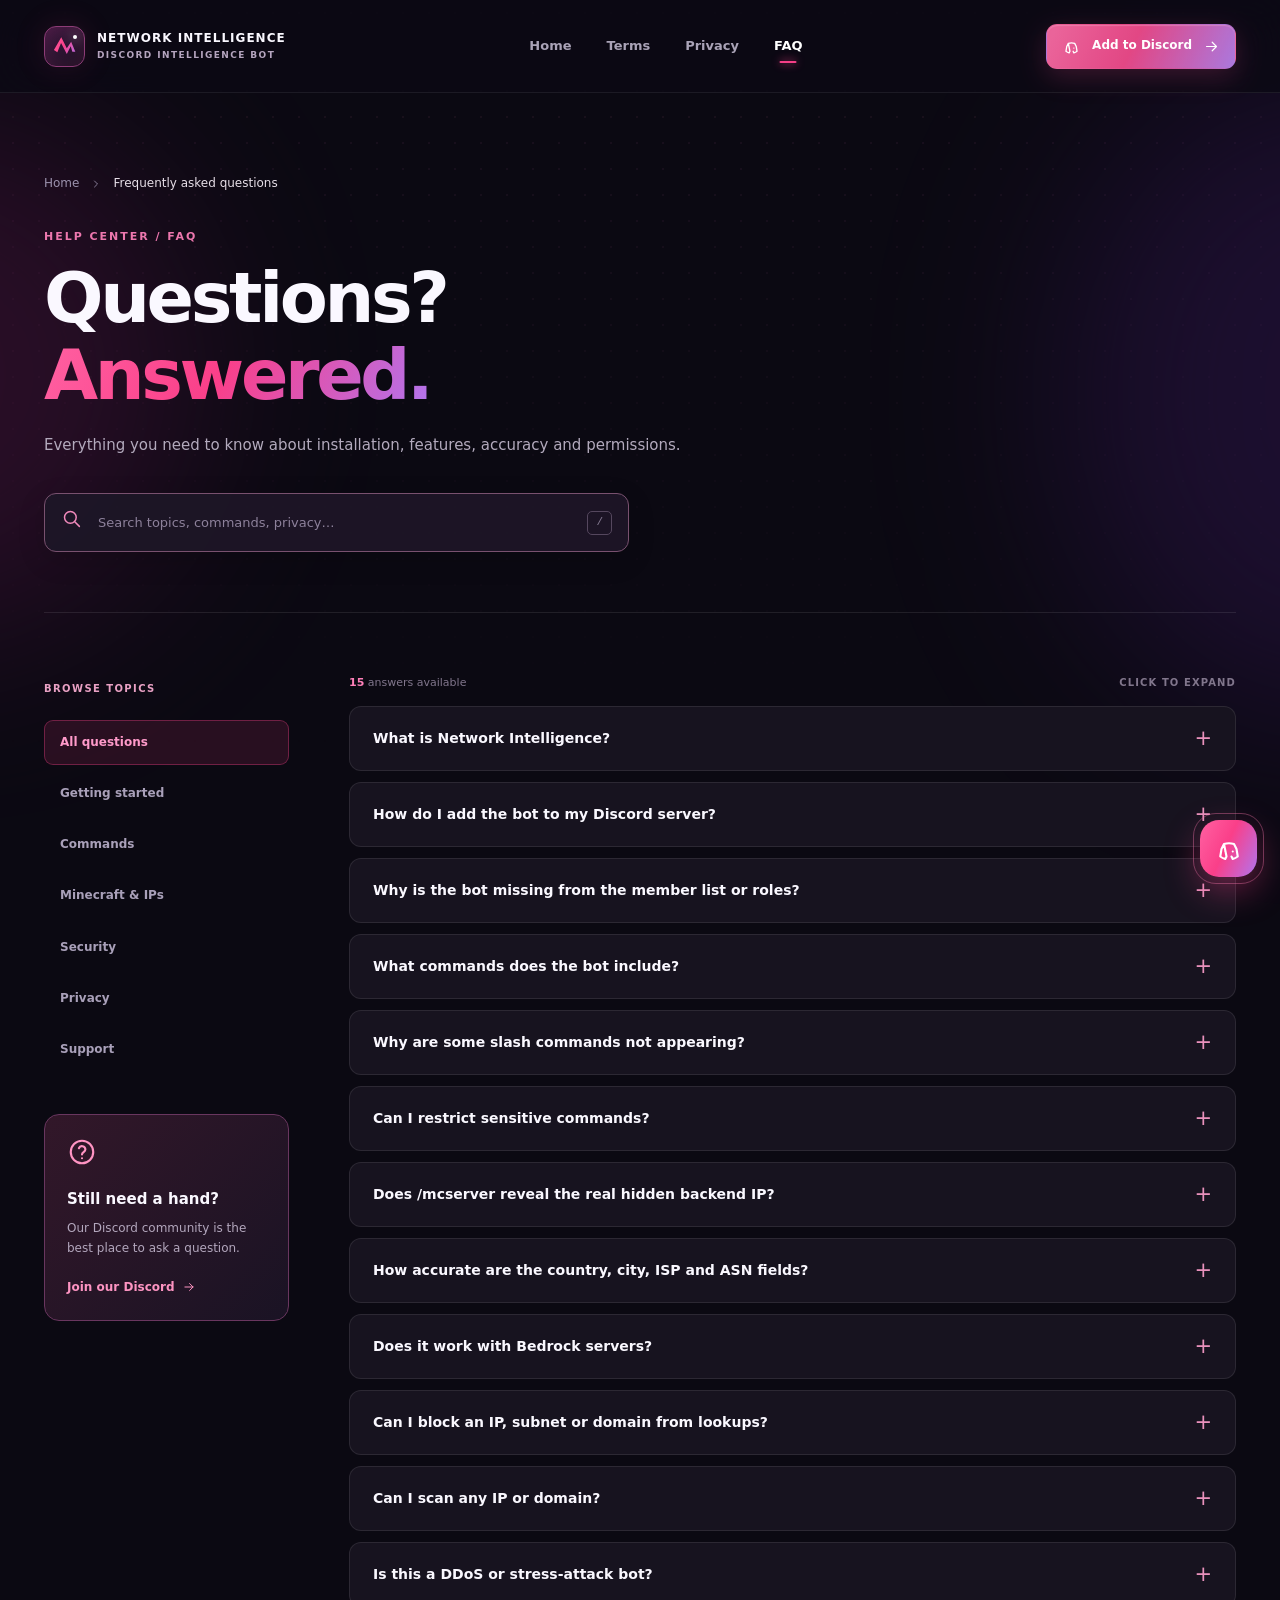
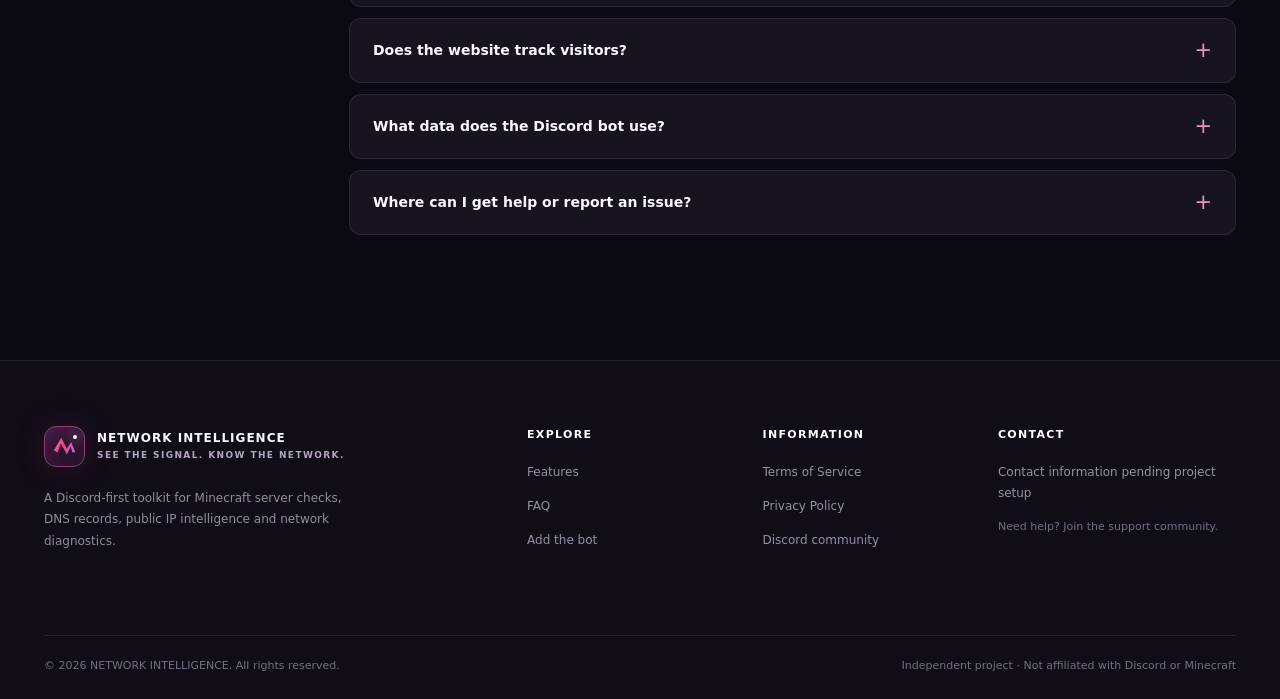
==== faq.html @ 14d54ec5 "Add files via upload" ====
<!doctype html>
<html lang="en"><head>
<meta charset="utf-8"><meta name="viewport" content="width=device-width,initial-scale=1">
<meta name="theme-color" content="#0e0b17"><meta name="color-scheme" content="dark">
<meta name="description" content="Answers about installing Network Intelligence, Minecraft commands, backend IP metadata, security and privacy.">
<meta property="og:type" content="website"><meta property="og:title" content="FAQ — Network Intelligence"><meta property="og:description" content="Answers about installing Network Intelligence, Minecraft commands, backend IP metadata, security and privacy.">
<title>FAQ — Network Intelligence</title>
<link rel="icon" type="image/svg+xml" href="assets/favicon.svg"><link rel="stylesheet" href="styles.css">
<script defer src="site-config.js"></script><script defer src="app.js"></script>
</head><body>
<a class="skip-link" href="#main-content">Skip to content</a>
<div class="site-glow glow-left" aria-hidden="true"></div><div class="site-glow glow-right" aria-hidden="true"></div>
<header class="site-header"><div class="wrap nav-wrap">
<a class="brand" href="index.html" aria-label="Network Intelligence Home"><span class="brand-mark"><span class="brand-spark"></span></span><span class="brand-copy"><strong data-brand>NETWORK INTELLIGENCE</strong><small>DISCORD INTELLIGENCE BOT</small></span></a>
<button class="mobile-menu-toggle" type="button" aria-expanded="false" aria-controls="nav-links" aria-label="Open navigation"><svg class="icon" aria-hidden="true" viewBox="0 0 24 24" fill="none" stroke="currentColor" stroke-width="1.7" stroke-linecap="round" stroke-linejoin="round"><path d="M4 7h16M4 12h16M4 17h16"/></svg></button>
<nav class="main-nav" id="nav-links" aria-label="Main navigation"><a href="index.html" class="" >Home</a><a href="terms.html" class="" >Terms</a><a href="privacy.html" class="" >Privacy</a><a href="faq.html" class="active" aria-current="page">FAQ</a></nav>
<div class="header-cta"><a class="btn btn-primary btn-small" href="#" data-link="bot"><svg class="icon" aria-hidden="true" viewBox="0 0 24 24" fill="none" stroke="currentColor" stroke-width="1.7" stroke-linecap="round" stroke-linejoin="round"><path d="M8 8a14 14 0 0 1 8 0l2 4 1 6a12 12 0 0 1-4 2l-1-2m-4 0-1 2a12 12 0 0 1-4-2l1-6 2-4ZM9 14h.01M15 14h.01"/></svg> Add to Discord <svg class="mini-icon" aria-hidden="true" viewBox="0 0 24 24" fill="none" stroke="currentColor" stroke-width="1.7" stroke-linecap="round" stroke-linejoin="round"><path d="M5 12h14m-6-6 6 6-6 6"/></svg></a></div>
</div></header><main id="main-content"><section class="page-hero wrap faq-hero"><div class="page-breadcrumb"><a href="index.html">Home</a> <svg class="icon" aria-hidden="true" viewBox="0 0 24 24" fill="none" stroke="currentColor" stroke-width="1.7" stroke-linecap="round" stroke-linejoin="round"><path d="m9 18 6-6-6-6"/></svg> <span>Frequently asked questions</span></div><div class="page-eyebrow">HELP CENTER / FAQ</div><h1>Questions?<br><span class="gradient-text">Answered.</span></h1><p>Everything you need to know about installation, features, accuracy and permissions.</p><div class="faq-search"><span><svg class="icon" aria-hidden="true" viewBox="0 0 24 24" fill="none" stroke="currentColor" stroke-width="1.7" stroke-linecap="round" stroke-linejoin="round"><circle cx="10.7" cy="10.7" r="6.7"/><path d="m16 16 5 5"/></svg></span><input id="faq-search" type="search" placeholder="Search topics, commands, privacy…" aria-label="Search frequently asked questions" autocomplete="off"><kbd>/</kbd></div></section><section class="wrap faq-layout"><div class="faq-sidebar"><span class="aside-title">BROWSE TOPICS</span><div class="category-buttons" role="group" aria-label="Filter FAQ by category"><button class="category-btn selected" data-category-filter="All" type="button">All questions</button><button class="category-btn" data-category-filter="Getting started" type="button">Getting started</button><button class="category-btn" data-category-filter="Commands" type="button">Commands</button><button class="category-btn" data-category-filter="Minecraft &amp; IPs" type="button">Minecraft &amp; IPs</button><button class="category-btn" data-category-filter="Security" type="button">Security</button><button class="category-btn" data-category-filter="Privacy" type="button">Privacy</button><button class="category-btn" data-category-filter="Support" type="button">Support</button></div><div class="faq-help"><svg class="icon" aria-hidden="true" viewBox="0 0 24 24" fill="none" stroke="currentColor" stroke-width="1.7" stroke-linecap="round" stroke-linejoin="round"><circle cx="12" cy="12" r="9"/><path d="M9.5 9a2.7 2.7 0 0 1 5.2 1c0 2-2.7 2.2-2.7 4m0 3h.01"/></svg><h3>Still need a hand?</h3><p>Our Discord community is the best place to ask a question.</p><a href="#" data-link="support">Join our Discord <svg class="icon" aria-hidden="true" viewBox="0 0 24 24" fill="none" stroke="currentColor" stroke-width="1.7" stroke-linecap="round" stroke-linejoin="round"><path d="M5 12h14m-6-6 6 6-6 6"/></svg></a></div></div><div class="faq-main"><div class="faq-results-header"><span><strong id="faq-count">15</strong> answers available</span><span>CLICK TO EXPAND</span></div><div id="faq-items" class="faq-items"><details class="faq-item" data-category="Getting started"><summary><span>What is Network Intelligence?</span><span class="faq-plus" aria-hidden="true">+</span></summary><div class="faq-answer"><p>A Discord bot for Minecraft Java server status, SRV/DNS details, public IP intelligence, subdomain discovery, protection signals and other network diagnostics.</p></div></details><details class="faq-item" data-category="Getting started"><summary><span>How do I add the bot to my Discord server?</span><span class="faq-plus" aria-hidden="true">+</span></summary><div class="faq-answer"><p>Click “Add to Discord” and choose a server you have permission to manage. Use the Guild Install flow with the bot and applications.commands scopes so it joins as a normal server member.</p></div></details><details class="faq-item" data-category="Getting started"><summary><span>Why is the bot missing from the member list or roles?</span><span class="faq-plus" aria-hidden="true">+</span></summary><div class="faq-answer"><p>It may have been installed as a User App instead of a Guild App, or its hosting process may not be connected. Revisit the Developer Portal installation settings and install using Guild Install.</p></div></details><details class="faq-item" data-category="Commands"><summary><span>What commands does the bot include?</span><span class="faq-plus" aria-hidden="true">+</span></summary><div class="faq-answer"><p>Minecraft: /mcserver, /status. Network: /ip, /asn, /whois, /dns, /domain, /subdomains, /protection, /cfbypass, /ping, /port, /route, /reverse, /subnet. Utilities and admin: /help, /invite, /setup, /servers, /synccommands, /block, /unblock, /blocklist.</p></div></details><details class="faq-item" data-category="Commands"><summary><span>Why are some slash commands not appearing?</span><span class="faq-plus" aria-hidden="true">+</span></summary><div class="faq-answer"><p>The bot’s commands are registered globally in the referenced v8 version. Check whether the bot is online, whether it was installed with applications.commands, and whether Server Settings → Integrations limits command visibility. The bot owner can use /synccommands to refresh or clear legacy guild-only commands.</p></div></details><details class="faq-item" data-category="Commands"><summary><span>Can I restrict sensitive commands?</span><span class="faq-plus" aria-hidden="true">+</span></summary><div class="faq-answer"><p>Yes. Owner commands such as /block, /unblock, /blocklist, /servers and /synccommands are restricted to configured owner IDs. /port and /cfbypass are administrator-only by default in the referenced configuration.</p></div></details><details class="faq-item" data-category="Minecraft &amp; IPs"><summary><span>Does /mcserver reveal the real hidden backend IP?</span><span class="faq-plus" aria-hidden="true">+</span></summary><div class="faq-answer"><p>Not necessarily. It reports public DNS/SRV endpoints, IP:port candidates and provider metadata. A protected server may route traffic through TCPShield, another proxy or a CDN. Public results are not proof of a private origin.</p></div></details><details class="faq-item" data-category="Minecraft &amp; IPs"><summary><span>How accurate are the country, city, ISP and ASN fields?</span><span class="faq-plus" aria-hidden="true">+</span></summary><div class="faq-answer"><p>The bot uses public metadata providers. ASN and network ownership may be reliable for registered ranges, but IP geolocation is approximate and can describe a proxy rather than the actual game host.</p></div></details><details class="faq-item" data-category="Minecraft &amp; IPs"><summary><span>Does it work with Bedrock servers?</span><span class="faq-plus" aria-hidden="true">+</span></summary><div class="faq-answer"><p>The current /status and /mcserver handshake focuses on Minecraft Java Edition. Bedrock-only servers may show no Java status response.</p></div></details><details class="faq-item" data-category="Security"><summary><span>Can I block an IP, subnet or domain from lookups?</span><span class="faq-plus" aria-hidden="true">+</span></summary><div class="faq-answer"><p>The configured bot owner can use /block, /unblock and /blocklist. Blocks apply globally, and the referenced implementation saves its blocklist in the bot host’s .env file.</p></div></details><details class="faq-item" data-category="Security"><summary><span>Can I scan any IP or domain?</span><span class="faq-plus" aria-hidden="true">+</span></summary><div class="faq-answer"><p>The tool can perform bounded active diagnostics against public targets, but you must have authorization to test them. Restrictions, cooldowns and configured scan limits also apply.</p></div></details><details class="faq-item" data-category="Security"><summary><span>Is this a DDoS or stress-attack bot?</span><span class="faq-plus" aria-hidden="true">+</span></summary><div class="faq-answer"><p>No. The supplied Network Intelligence bot does not include DDoS launch functionality. Its commands are for public information and scoped diagnostics.</p></div></details><details class="faq-item" data-category="Privacy"><summary><span>Does the website track visitors?</span><span class="faq-plus" aria-hidden="true">+</span></summary><div class="faq-answer"><p>The provided website includes no analytics, tracking cookies, forms or accounts. Your hosting provider may still process normal request logs. See the Privacy Policy.</p></div></details><details class="faq-item" data-category="Privacy"><summary><span>What data does the Discord bot use?</span><span class="faq-plus" aria-hidden="true">+</span></summary><div class="faq-answer"><p>It processes Discord interaction metadata and the domains, IPs or ports you submit for commands. It may request public data from external providers and log operational errors. See the Privacy Policy for details.</p></div></details><details class="faq-item" data-category="Support"><summary><span>Where can I get help or report an issue?</span><span class="faq-plus" aria-hidden="true">+</span></summary><div class="faq-answer"><p>Use the Discord community button when the project owner has configured the support invite, or contact the operator using the address on the Terms and Privacy pages.</p></div></details></div><div class="faq-empty" id="faq-empty" hidden><svg class="icon" aria-hidden="true" viewBox="0 0 24 24" fill="none" stroke="currentColor" stroke-width="1.7" stroke-linecap="round" stroke-linejoin="round"><circle cx="10.7" cy="10.7" r="6.7"/><path d="m16 16 5 5"/></svg><h3>No matching questions</h3><p>Try a different keyword or choose another topic.</p><button class="btn btn-ghost" id="faq-reset" type="button">Clear search <svg class="icon" aria-hidden="true" viewBox="0 0 24 24" fill="none" stroke="currentColor" stroke-width="1.7" stroke-linecap="round" stroke-linejoin="round"><path d="M6 6l12 12M18 6 6 18"/></svg></button></div></div></section></main><footer class="site-footer"><div class="wrap"><div class="footer-main"><div><a class="brand" href="index.html"><span class="brand-mark"><span class="brand-spark"></span></span><span class="brand-copy"><strong data-brand>NETWORK INTELLIGENCE</strong><small>SEE THE SIGNAL. KNOW THE NETWORK.</small></span></a><p class="footer-text">A Discord-first toolkit for Minecraft server checks, DNS records, public IP intelligence and network diagnostics.</p></div><div class="footer-links-col"><h3>Explore</h3><a href="index.html#features">Features</a><a href="faq.html">FAQ</a><a href="#" data-link="bot">Add the bot</a></div><div class="footer-links-col"><h3>Information</h3><a href="terms.html">Terms of Service</a><a href="privacy.html">Privacy Policy</a><a href="#" data-link="support">Discord community</a></div><div class="footer-links-col"><h3>Contact</h3><span class="footer-contact" data-contact>Configure contact details</span><span class="footer-prompt">Need help? Join the support community.</span></div></div><div class="footer-bottom"><span>© <span data-year>2026</span> <span data-brand>NETWORK INTELLIGENCE</span>. All rights reserved.</span><span class="footer-disclaimer">Independent project · Not affiliated with Discord or Minecraft</span></div></div></footer>
<a href="#" class="floating-discord" data-link="support" aria-label="Join our Discord support server"><span class="discord-pulse"></span><svg class="icon" aria-hidden="true" viewBox="0 0 24 24" fill="none" stroke="currentColor" stroke-width="1.7" stroke-linecap="round" stroke-linejoin="round"><path d="M8 8a14 14 0 0 1 8 0l2 4 1 6a12 12 0 0 1-4 2l-1-2m-4 0-1 2a12 12 0 0 1-4-2l1-6 2-4ZM9 14h.01M15 14h.01"/></svg><span class="float-hint">Join our Discord</span></a>
<dialog class="link-dialog" id="link-dialog" aria-labelledby="dialog-title"><div class="dialog-icon"><svg class="icon" aria-hidden="true" viewBox="0 0 24 24" fill="none" stroke="currentColor" stroke-width="1.7" stroke-linecap="round" stroke-linejoin="round"><rect x="5" y="10" width="14" height="11" rx="2"/><path d="M8 10V7a4 4 0 0 1 8 0v3m-4 5v2"/></svg></div><h2 id="dialog-title">Link setup needed</h2><p id="dialog-message">The site owner needs to configure this link.</p><button class="btn btn-primary" type="button" data-close-dialog>Got it <svg class="icon" aria-hidden="true" viewBox="0 0 24 24" fill="none" stroke="currentColor" stroke-width="1.7" stroke-linecap="round" stroke-linejoin="round"><path d="m4 12 5 5L20 6"/></svg></button></dialog>
</body></html>
---- styles.css ----
:root{color-scheme:dark;--bg:#0b0912;--bg-soft:#100d1a;--surface:#151120;--surface2:#1b1629;--line:rgba(255,255,255,.09);--line-strong:rgba(255,255,255,.15);--text:#faf8ff;--muted:#a7a0b6;--dim:#756e85;--pink:#f43f87;--pink-light:#ff8cbe;--purple:#9b63ed;--gradient:linear-gradient(115deg,#ff5d9f 5%,#fa3f89 46%,#b175ef 100%);--wrap:1192px;--shadow:0 28px 95px rgba(0,0,0,.36)}
*,*::before,*::after{box-sizing:border-box}html{scroll-behavior:smooth;scroll-padding-top:106px}body{margin:0;font-family:Inter,ui-sans-serif,system-ui,-apple-system,BlinkMacSystemFont,"Segoe UI",sans-serif;color:var(--text);background:var(--bg);line-height:1.6;overflow-x:hidden;-webkit-font-smoothing:antialiased}a{color:inherit;text-decoration:none}a:hover{transition:color .2s ease}button,input{font:inherit}button{cursor:pointer}button:focus-visible,a:focus-visible,input:focus-visible,summary:focus-visible{outline:2px solid #ff99c5;outline-offset:4px}::selection{background:#f43f8799;color:#fff}.wrap{width:min(calc(100% - 64px),var(--wrap));margin-inline:auto}.icon{width:22px;height:22px;flex-shrink:0}.mini-icon{width:17px;height:17px}.skip-link{position:absolute;z-index:1000;top:-100px;left:16px;background:var(--pink);color:white;padding:10px 14px;border-radius:9px}.skip-link:focus{top:12px}
.site-glow{pointer-events:none;position:absolute;border-radius:50%;filter:blur(95px);opacity:.36;z-index:-1}.glow-left{width:520px;height:520px;background:#5e174b;left:-330px;top:115px}.glow-right{width:530px;height:650px;background:#321653;right:-310px;top:70px;opacity:.44}body::before{content:"";position:absolute;inset:0 0 auto;height:770px;background-image:radial-gradient(rgba(251,135,200,.09) .8px,transparent .8px);background-size:26px 26px;mask-image:linear-gradient(to bottom,rgba(0,0,0,.75),transparent);pointer-events:none;z-index:-1}
.site-header{position:relative;z-index:60;border-bottom:1px solid rgba(255,255,255,.07);background:rgba(12,9,20,.8);backdrop-filter:blur(23px);-webkit-backdrop-filter:blur(23px)}.nav-wrap{min-height:92px;display:flex;align-items:center;gap:30px}.brand{display:inline-flex;align-items:center;gap:12px;flex-shrink:0}.brand-mark{width:41px;height:41px;border-radius:12px;display:grid;place-items:center;position:relative;background:linear-gradient(145deg,#3e1941,#181021);border:1px solid #8d3c77;box-shadow:inset 0 0 20px #e83e8120,0 0 32px #f43f8720}.brand-mark::before{content:"";width:23px;height:23px;background:var(--gradient);clip-path:polygon(4% 67%,36% 12%,60% 60%,79% 31%,97% 75%,84% 75%,77% 51%,60% 85%,35% 37%,19% 77%);display:block;filter:drop-shadow(0 0 7px #f43f87)}.brand-spark{position:absolute;top:8px;right:7px;width:4px;height:4px;border-radius:50%;background:#fff;box-shadow:0 0 12px #fff}.brand-copy{display:flex;flex-direction:column;line-height:1.16;gap:4px}.brand-copy strong{font-size:12px;font-weight:900;letter-spacing:.085em;white-space:nowrap}.brand-copy small{font-size:9px;letter-spacing:.155em;color:#b5a5bf;font-weight:700;white-space:nowrap}.main-nav{display:flex;align-items:center;justify-content:center;gap:5px;margin:auto}.main-nav a{font-size:13px;font-weight:650;color:#aaa3b7;padding:11px 15px;border-radius:9px;position:relative}.main-nav a:hover,.main-nav a.active{color:white}.main-nav a.active:after{content:"";width:17px;height:2px;border-radius:10px;position:absolute;bottom:4px;left:50%;transform:translateX(-50%);background:var(--pink);box-shadow:0 0 9px var(--pink)}.mobile-menu-toggle{display:none;background:none;border:0;color:white}.btn{min-height:45px;display:inline-flex;align-items:center;justify-content:center;gap:11px;border:1px solid transparent;border-radius:11px;padding:12px 18px;font-weight:750;font-size:13px;white-space:nowrap;line-height:1.1;transition:transform .23s,box-shadow .23s,border-color .23s,background .23s}.btn:hover{transform:translateY(-2px)}.btn .icon{height:19px;width:19px}.btn-primary{background:var(--gradient);color:white;box-shadow:0 8px 27px rgba(244,63,135,.22),inset 0 1px 1px #ffb0d15c}.btn-primary:hover{box-shadow:0 13px 35px #f43f8763}.btn-ghost{color:white;background:rgba(255,255,255,.036);border-color:rgba(255,255,255,.15)}.btn-ghost:hover{border-color:rgba(244,63,135,.65);background:#ff5e9810}.btn-small{padding:12px 15px;font-size:12px}.btn-large{min-height:55px;padding:15px 23px;font-size:14px}.btn-white{background:white;color:#241023}.btn-outline-white{border-color:rgba(255,255,255,.55);background:rgba(255,255,255,.09);color:white}.btn-outline-white:hover{background:rgba(255,255,255,.18)}.btn.needs-config{filter:saturate(.83)}
.hero{min-height:665px;display:grid;grid-template-columns:1.02fr .98fr;gap:42px;align-items:center;padding-block:85px 98px}.hero-copy{position:relative;z-index:2}.eyebrow{display:inline-flex;align-items:center;gap:10px;font-size:10px;font-weight:850;letter-spacing:.14em;color:#efa6c9;border:1px solid #ef5ca533;background:#f43f870b;border-radius:100px;padding:9px 13px}.eyebrow-dot{width:7px;height:7px;background:#f43f87;border-radius:50%;box-shadow:0 0 0 4px #f43f8720,0 0 12px #f43f87}.eyebrow-sep{color:#83536e}.hero h1{font-size:clamp(50px,5.1vw,76px);line-height:1.06;letter-spacing:-.062em;font-weight:850;margin:26px 0 22px;max-width:650px}.gradient-text{background:var(--gradient);background-clip:text;-webkit-background-clip:text;color:transparent}.hero-desc{max-width:510px;font-size:16px;line-height:1.92;color:#b4adc2;margin:0}.hero-actions{display:flex;flex-wrap:wrap;gap:12px;margin-top:34px}.hero-trust{display:flex;flex-wrap:wrap;gap:19px;margin-top:31px;font-size:11px;color:#aea7bb;font-weight:600}.hero-trust span{display:inline-flex;align-items:center;gap:5px}.hero-trust .icon{width:15px;height:15px;color:#e57ab4}
.hero-visual{position:relative;min-height:510px;display:grid;place-items:center;isolation:isolate}.visual-halo{position:absolute;inset:11% -6% 12%;background:radial-gradient(ellipse at center,#7b2b7391,transparent 65%);filter:blur(32px);z-index:-1}.orbit{position:absolute;border:1px solid #ec7aae30;border-radius:50%;z-index:-1}.orbit-one{width:520px;height:430px;transform:rotate(-16deg)}.orbit-two{width:425px;height:520px;transform:rotate(24deg);border-color:#b67bec1b}.report-window{width:min(100%,520px);background:#13101c;border:1px solid #52405f;border-radius:16px;box-shadow:0 35px 110px #000a,0 0 66px #f43f8722;overflow:hidden;transform:perspective(1100px) rotateY(-5deg) rotateX(2deg);transition:transform .45s ease}.report-window:hover{transform:perspective(1100px) rotateY(0) rotateX(0)}.report-top{height:44px;display:flex;align-items:center;gap:16px;padding:0 17px;border-bottom:1px solid var(--line);font-size:9px;font-weight:800;letter-spacing:.12em;color:#7f7792}.report-top>.icon{width:15px;height:15px;margin-left:auto}.window-dots{display:flex;gap:5px}.window-dots i{width:6px;height:6px;border-radius:50%;background:#ec637e}.window-dots i:nth-child(2){background:#c4a25f}.window-dots i:nth-child(3){background:#6988af}.report-body{padding:20px 22px 16px}.report-headline{display:flex;align-items:center;gap:10px;margin-bottom:16px}.report-logo{width:38px;height:38px;background:#e94c9740;border-radius:13px;display:grid;place-items:center;color:#ff83bc}.report-logo>.icon{width:22px;height:22px}.report-headline div{display:flex;flex-direction:column;line-height:1.4}.report-headline strong{font-size:12px}.report-headline div span{font-size:10px;color:#938ba5}.preview-tag{margin-left:auto;color:#fca5d0;border:1px solid #e7528f54;padding:3px 7px;border-radius:4px;font-size:9px;font-weight:800}.embed-box{border-left:4px solid var(--pink);border-radius:5px;background:#1c1727;padding:18px 18px 16px}.embed-eyebrow{font-size:9px;font-weight:800;letter-spacing:.16em;color:#f588bf}.embed-box h3{display:flex;align-items:center;gap:8px;margin:8px 0 19px;font-size:17px}.online-dot{width:7px;height:7px;border-radius:50%;background:#52dba9;box-shadow:0 0 10px #52dba94a}.embed-grid{display:grid;grid-template-columns:1fr 1fr;gap:18px 12px}.embed-grid>div{display:grid;gap:3px}.embed-grid label,.embed-label{font-size:9px;font-weight:750;letter-spacing:.14em;color:#8d859d}.embed-grid strong{font-size:12px;color:#ece7f4;font-weight:720}.embed-grid small{font-size:9px;font-weight:400;color:#aaa}.success-text{color:#73e3b3!important}.embed-rule{height:1px;background:#373042;margin-block:17px}.endpoint-row{display:flex;align-items:center;gap:10px;justify-content:space-between;flex-wrap:wrap;margin-top:7px}.endpoint-row code{font-family:ui-monospace,SFMono-Regular,Consolas,monospace;color:#ffe7f2;background:#f43f871d;padding:5px 8px;border-radius:6px;font-size:11px}.endpoint-row span{font-size:10px;color:#948ba7}.embed-trace{display:flex;gap:10px;flex-wrap:wrap;font-size:9px;color:#a79fb6}.embed-trace span{display:inline-flex;align-items:center;gap:4px}.embed-trace i{height:5px;width:5px;background:#69d7a9;border-radius:50%}.report-foot{display:flex;align-items:center;gap:7px;margin-top:12px;font-size:10px;color:#746c85}.report-foot .icon{width:12px;height:12px}.float-chip{position:absolute;z-index:5;display:flex;align-items:center;gap:9px;border-radius:11px;border:1px solid #71516c;background:rgba(34,23,43,.97);box-shadow:0 12px 45px #0007;padding:13px 16px;font-size:11px;color:#f4e7fb;font-weight:720}.float-chip>.icon{width:17px;height:17px;color:#ff85bd}.chip-top{right:-15px;top:45px;transform:rotate(4deg)}.chip-bottom{left:-26px;bottom:34px;transform:rotate(-4deg)}
.ticker-band{border-block:1px solid #ffffff0b;background:#ffffff04}.ticker-flex{min-height:72px;display:flex;align-items:center;justify-content:space-between;gap:19px;font-size:11px;font-weight:850;letter-spacing:.14em;color:#847b93}.ticker-flex span:first-child{color:#f386be}.ticker-star{color:#ad4d91;font-size:20px;font-weight:400}.section{padding-block:106px}.section-heading{display:flex;justify-content:space-between;align-items:end;gap:40px;margin-bottom:38px}.section-kicker{color:#f778b3;font-weight:850;letter-spacing:.2em;font-size:10px;margin-bottom:16px}.section h2,.page-hero h1{font-size:clamp(37px,4vw,55px);line-height:1.14;letter-spacing:-.048em;margin:0;font-weight:810}.section-heading>p{color:var(--muted);max-width:385px;font-size:14px;line-height:1.8}.muted-heading{color:#8b8299}.feature-grid{display:grid;grid-template-columns:repeat(3,1fr);gap:16px}.feature-card{display:flex;flex-direction:column;min-height:256px;padding:29px 28px;background:linear-gradient(140deg,rgba(32,24,43,.85),rgba(21,18,31,.94));border:1px solid var(--line);border-radius:16px;transition:transform .23s,border-color .23s,box-shadow .23s}.feature-card:hover{transform:translateY(-4px);border-color:#f43f876c;box-shadow:0 20px 45px #0005}.feature-icon{width:45px;height:45px;border:1px solid #f563a03d;background:linear-gradient(130deg,#f43f8723,#a364fb15);border-radius:12px;display:grid;place-items:center;margin-bottom:21px;color:#f978b2}.feature-icon .icon{width:23px;height:23px}.feature-card h3{font-size:17px;letter-spacing:-.025em;margin:0 0 9px}.feature-card p{font-size:13px;color:var(--muted);margin:0;line-height:1.82}.feature-tags{margin-top:auto;padding-top:23px;font-size:11px;letter-spacing:.025em;font-family:ui-monospace,SFMono-Regular,Consolas,monospace;color:#ee91bd}
.workflow{display:grid;grid-template-columns:.84fr 1.16fr;align-items:center;gap:90px;padding-block:68px 125px}.work-left h2 em{font-style:normal;color:var(--pink)}.work-left>p{color:var(--muted);font-size:14px;line-height:1.92;max-width:420px;margin:20px 0 24px}.text-link{display:inline-flex;align-items:center;gap:10px;font-size:13px;font-weight:750;color:#f78cb9}.text-link>.icon{width:17px;height:17px}.steps{display:grid;gap:12px}.step{display:flex;gap:20px;align-items:flex-start;padding:24px 24px;background:#171320;border:1px solid var(--line);border-radius:13px}.step-no{width:47px;flex-shrink:0;height:47px;border:1px solid #6a325e;border-radius:12px;color:#fb6fad;background:#f43f8715;display:grid;place-items:center;font-weight:850;font-size:14px}.step h3{font-size:15px;margin:0 0 4px}.step p{font-size:12px;line-height:1.75;color:var(--muted);margin:0}.step>svg{margin-left:auto;width:17px;height:17px;color:#8b627f}.step code{color:#fda0cb}.trust-panel{display:grid;grid-template-columns:65px 1fr auto;gap:25px;align-items:center;padding:34px;border:1px solid #a445774c;border-radius:16px;background:linear-gradient(110deg,#241427,#15111e 75%)}.trust-icon{width:62px;height:62px;display:grid;place-items:center;border-radius:15px;color:#ffa6ce;background:#f43f8723}.trust-icon>.icon{width:29px;height:29px}.trust-panel .section-kicker{display:block;margin-bottom:5px}.trust-panel h2{font-size:24px}.trust-panel p{color:#b7aabc;font-size:12px;line-height:1.85;margin:8px 0 0;max-width:760px}.trust-panel .btn{align-self:center}.cta-panel{min-height:390px;border-radius:22px;background:linear-gradient(120deg,#ff4d95 0%,#e43a8a 52%,#9555d1 100%);position:relative;overflow:hidden;padding:64px 72px;display:flex;align-items:center}.cta-grid{position:absolute;inset:0;background-image:linear-gradient(#ffffff18 1px,transparent 1px),linear-gradient(90deg,#ffffff18 1px,transparent 1px);background-size:35px 35px;mask-image:linear-gradient(90deg,transparent 20%,#000)}.cta-content{position:relative;z-index:2;max-width:560px}.light-kicker{color:#ffe0f0}.cta-content h2{font-size:clamp(35px,3.75vw,52px);color:white}.cta-content p{color:#fffdef;font-size:14px;line-height:1.7;max-width:455px}.cta-buttons{display:flex;gap:12px;flex-wrap:wrap;margin-top:26px}.cta-art{position:absolute;width:400px;height:400px;right:4%;top:50%;transform:translateY(-50%);display:grid;place-items:center}.art-ring{position:absolute;border:2px solid #ffffff6b;border-radius:50%;inset:35px;transform:rotate(34deg) scaleX(.74)}.art-ring-b{inset:60px;transform:rotate(-28deg) scaleX(.67)}.art-center{width:128px;height:128px;border-radius:35px;background:#ffffff30;border:1px solid #fff8;box-shadow:0 0 130px #fff8;display:grid;place-items:center}.art-center>.icon{width:60px;height:60px;color:white}
.site-footer{margin-top:80px;border-top:1px solid var(--line);background:#100d17}.footer-main{padding:65px 0 70px;display:grid;grid-template-columns:2.3fr 1fr 1fr 1.25fr;gap:45px}.footer-text{font-size:12px;color:#938b9e;line-height:1.8;max-width:315px;margin-top:21px}.footer-links-col{display:flex;flex-direction:column;align-items:flex-start;gap:13px}.footer-links-col h3{font-size:11px;letter-spacing:.12em;text-transform:uppercase;color:white;margin:0 0 6px}.footer-links-col a,.footer-contact,.footer-prompt{font-size:12px;color:#9690a4;line-height:1.75;overflow-wrap:anywhere}.footer-links-col a:hover{color:#ff8dbf}.footer-prompt{font-size:11px;color:#746d84}.footer-bottom{display:flex;align-items:center;justify-content:space-between;gap:15px;border-top:1px solid var(--line);padding:21px 0 25px;font-size:11px;color:#766f83}.floating-discord{position:fixed;right:23px;bottom:23px;z-index:55;width:57px;height:57px;border-radius:19px;background:var(--gradient);display:grid;place-items:center;color:white;box-shadow:0 13px 35px #f43f8766;transition:transform .2s}.floating-discord:hover{transform:translateY(-5px)}.floating-discord>.icon{width:30px;height:30px}.discord-pulse{position:absolute;inset:-7px;border:1px solid #f574aa66;border-radius:23px;animation:pulse 3s infinite;pointer-events:none}.float-hint{position:absolute;right:70px;white-space:nowrap;background:#241d2d;border:1px solid #614361;border-radius:9px;padding:9px 12px;font-weight:700;font-size:11px;opacity:0;visibility:hidden;transform:translateX(7px);transition:.2s}.floating-discord:hover .float-hint{opacity:1;visibility:visible;transform:translateX(0)}@keyframes pulse{0%,100%{opacity:.3;transform:scale(1)}50%{opacity:.9;transform:scale(1.08)}}.link-dialog{border:1px solid #a65d89;border-radius:18px;padding:33px;max-width:420px;background:#1b1628;color:white;box-shadow:var(--shadow)}.link-dialog::backdrop{background:rgba(3,2,9,.78);backdrop-filter:blur(4px)}.dialog-icon{width:52px;height:52px;border-radius:14px;display:grid;place-items:center;color:#ff98c6;background:#f43f8725}.link-dialog h2{font-size:25px;line-height:1.2;margin:19px 0 12px}.link-dialog p{color:#b9afc4;font-size:13px;line-height:1.75;margin-bottom:20px}
.page-hero{padding:81px 0 67px;border-bottom:1px solid var(--line)}.page-breadcrumb{display:flex;align-items:center;gap:11px;color:#9b92ad;font-size:12px;margin-bottom:48px}.page-breadcrumb a:hover{color:var(--pink-light)}.page-breadcrumb .icon{width:12px;height:12px}.page-breadcrumb span{color:#e7dfe8}.page-eyebrow{font-size:11px;letter-spacing:.18em;color:#ed77ae;font-weight:850;margin-bottom:14px}.page-hero h1{font-size:clamp(45px,5.8vw,70px);line-height:1.1}.pink-dot{color:var(--pink)}.page-hero>p{max-width:720px;color:#b3aabd;font-size:15px;line-height:1.9;margin:17px 0}.page-meta{display:flex;align-items:center;gap:9px;color:#847b91;font-size:11px;margin-top:25px}.page-meta .icon{width:15px;height:15px}.meta-divider{margin-inline:8px;color:#51455c}.legal-layout{display:grid;grid-template-columns:260px 1fr;gap:62px;padding-top:58px;padding-bottom:20px;align-items:start}.legal-aside{position:sticky;top:36px;padding:27px;border:1px solid var(--line);background:#15111e;border-radius:15px}.aside-title{font-size:10px;letter-spacing:.14em;font-weight:850;color:#e9a1c4}.legal-aside nav{display:flex;flex-direction:column;gap:2px;margin-top:20px}.legal-aside nav a{font-size:12px;color:#a79db4;border-left:2px solid transparent;padding:9px 11px}.legal-aside nav a:hover{color:#f6cae0;border-color:var(--pink);background:#f43f870b}.aside-help{border-top:1px solid var(--line);margin-top:23px;padding-top:20px;display:flex;flex-direction:column;gap:7px}.aside-help span{font-size:11px;color:#8d829c}.aside-help a{font-size:12px;font-weight:700;color:#ff8bbc;display:inline-flex;align-items:center;gap:7px}.aside-help .icon{width:14px;height:14px}.legal-content{max-width:840px;min-width:0}.legal-intro{display:grid;gap:5px;line-height:1.8;background:linear-gradient(90deg,#f43f8714,#f43f8703);border:1px solid #f43f873b;border-radius:11px;padding:23px 26px;color:#bfb3c7;font-size:13px;margin-bottom:16px}.legal-intro strong{color:#ffa8d0;font-size:12px}.legal-section{padding:29px 0;border-bottom:1px solid var(--line);scroll-margin-top:95px}.legal-section h2{font-size:21px;line-height:1.35;margin:0 0 16px;letter-spacing:-.024em}.legal-section p,.legal-section li{font-size:13px;line-height:2;color:#afa5bb}.legal-section p{margin:0 0 14px}.legal-section p:last-child{margin-bottom:0}.legal-section ul{padding-left:22px}.legal-section li{padding:3px 0}.legal-section a,.legal-end a{color:#ff87bd;text-decoration:underline;text-decoration-color:#f43f8780;text-underline-offset:3px}.legal-section code{background:#31253b;color:#ffd1e7;border-radius:4px;padding:2px 5px}.legal-section strong{color:#f1e2f1}.contact-inline{font-weight:750!important;color:#ff8ebf!important}.legal-end{padding:27px 0;color:#aaa0b8;font-size:13px}.legal-end [data-contact]{display:inline-block;margin-left:5px;color:#ef96c1}
.faq-hero{padding-bottom:60px}.faq-hero .page-breadcrumb{margin-bottom:35px}.faq-search{display:flex;align-items:center;gap:14px;max-width:585px;margin-top:34px;padding:0 16px;border:1px solid #79516f;border-radius:12px;background:rgba(29,22,38,.95);box-shadow:0 8px 28px #0002}.faq-search:focus-within{border-color:#fa6eac;box-shadow:0 0 0 3px #f43f8719}.faq-search .icon{color:#f18abc;width:21px;height:21px}.faq-search input{min-width:0;flex:1;border:0;outline:0;background:transparent;color:white;height:57px;font-size:13px}.faq-search input::placeholder{color:#8d819b}.faq-search kbd{font-size:11px;color:#867c93;border:1px solid #55475e;border-radius:5px;padding:2px 8px}.faq-layout{display:grid;grid-template-columns:245px 1fr;gap:60px;padding-block:61px 45px;align-items:start}.faq-sidebar{position:sticky;top:30px}.category-buttons{margin-top:20px;display:grid;gap:6px}.category-btn{text-align:left;color:#a9a0b9;background:transparent;border:1px solid transparent;font-size:12px;font-weight:650;padding:12px 15px;border-radius:9px;transition:.2s}.category-btn:hover{background:#ffffff08;color:white}.category-btn.selected{background:#f43f8720;color:#ff9aca;border-color:#f43f875a}.faq-help{margin-top:42px;border:1px solid #69365f;border-radius:15px;background:linear-gradient(135deg,#321729,#1a1324);padding:22px}.faq-help>.icon{color:#ff94c3;width:30px;height:30px}.faq-help h3{font-size:15px;margin:12px 0 7px}.faq-help p{font-size:12px;color:#b3a7bd;line-height:1.7;margin:0 0 14px}.faq-help a{display:inline-flex;align-items:center;gap:7px;font-size:12px;color:#fd94c2;font-weight:750}.faq-help a>.icon{width:14px;height:14px}.faq-results-header{display:flex;justify-content:space-between;align-items:center;gap:12px;margin-bottom:14px;font-size:11px;color:#81768c}.faq-results-header strong{color:#ff80b9}.faq-results-header span:last-child{font-size:10px;letter-spacing:.11em;font-weight:800}.faq-items{display:grid;gap:11px}.faq-item{border:1px solid var(--line);border-radius:12px;background:#17131f;overflow:hidden}.faq-item[hidden]{display:none}.faq-item[open]{border-color:#b65c9166;background:#1b1424}.faq-item summary{display:flex;align-items:center;justify-content:space-between;gap:20px;padding:21px 23px;cursor:pointer;list-style:none;font-size:14px;font-weight:735;line-height:1.5}.faq-item summary::-webkit-details-marker{display:none}.faq-item summary:hover{color:#ffb1d1}.faq-plus{color:#e991bc;font-size:21px;font-weight:400;line-height:1;flex-shrink:0;transition:transform .2s}.faq-item[open] .faq-plus{transform:rotate(45deg)}.faq-answer{border-top:1px solid #ffffff0c;padding:0 23px 20px}.faq-answer p{font-size:12px;line-height:1.95;color:#b5aabe;margin:14px 0 0}.faq-empty{text-align:center;padding:65px 10px}.faq-empty[hidden]{display:none}.faq-empty>.icon{width:36px;height:36px;color:#ec84b5}.faq-empty h3{margin:12px 0 4px}.faq-empty p{font-size:13px;color:var(--muted)}.faq-empty .btn{margin-top:15px}
.reveal{opacity:0;transform:translateY(18px);transition:opacity .55s,transform .55s}.reveal.visible{opacity:1;transform:translateY(0)}
@media(max-width:1100px){.nav-wrap{gap:16px}.main-nav a{padding-inline:10px}.brand-copy strong{font-size:11px}.hero{gap:25px}.hero h1{font-size:clamp(50px,5vw,65px)}.hero-visual{min-height:450px}.float-chip{display:none}.workflow{gap:44px}.trust-panel{grid-template-columns:55px 1fr}.trust-panel .btn{grid-column:2;justify-self:start}.cta-art{right:-120px;opacity:.7}.footer-main{gap:22px}}
@media(max-width:850px){.wrap{width:min(calc(100% - 42px),var(--wrap))}.site-header{position:relative}.nav-wrap{min-height:76px;gap:10px}.brand-copy small{font-size:8px}.mobile-menu-toggle{display:grid;place-items:center;margin-left:auto;width:42px;height:42px;border:1px solid var(--line);border-radius:10px}.main-nav{display:none;position:absolute;top:75px;left:0;right:0;background:#15101f;border-bottom:1px solid #814e75;padding:13px 21px 21px;flex-direction:column;align-items:stretch;box-shadow:0 23px 30px #0007}.main-nav.open{display:flex}.main-nav a{padding:12px 16px}.main-nav a.active:after{left:0;top:50%;bottom:auto;transform:translateY(-50%);height:16px;width:3px}.header-cta{display:none}.hero{grid-template-columns:1fr;padding-block:68px 48px;gap:45px}.hero-copy{max-width:730px}.hero h1{font-size:clamp(49px,8vw,72px)}.hero-visual{min-height:420px;width:min(100%,580px);margin:auto}.report-window{width:100%;transform:none}.ticker-flex{flex-wrap:wrap;justify-content:center;gap:15px}.ticker-flex span:first-child{display:none}.section{padding-block:80px}.feature-grid{grid-template-columns:repeat(2,1fr)}.workflow{grid-template-columns:1fr;gap:34px}.trust-panel{grid-template-columns:54px 1fr}.cta-panel{padding:50px 40px}.cta-art{opacity:.25}.legal-layout,.faq-layout{grid-template-columns:1fr;gap:35px}.legal-aside,.faq-sidebar{position:static}.legal-aside{padding:20px}.legal-aside nav{display:grid;grid-template-columns:repeat(2,1fr)}.aside-help{margin-top:10px}.category-buttons{display:flex;flex-wrap:wrap;gap:8px}.category-btn{border-color:var(--line);padding:8px 13px}.faq-help{display:none}.footer-main{grid-template-columns:2fr 1fr 1fr}.footer-links-col:last-child{grid-column:1/-1}.footer-bottom{align-items:flex-start;flex-direction:column}}
@media(max-width:570px){.wrap{width:min(calc(100% - 34px),var(--wrap))}.site-glow{opacity:.21}.brand-mark{width:37px;height:37px}.brand-copy strong{font-size:10px}.brand-copy small{font-size:7px;letter-spacing:.09em}.hero{padding-top:55px}.hero h1{font-size:clamp(43px,11.3vw,63px);margin-top:20px}.eyebrow{font-size:8px;letter-spacing:.08em;padding:9px 11px}.eyebrow-sep{display:none}.hero-desc{font-size:14px;line-height:1.9}.hero-actions{display:grid;grid-template-columns:1fr;gap:10px;max-width:350px}.hero-actions .btn{justify-content:center}.hero-trust{gap:12px;font-size:10px}.hero-visual{min-height:375px;overflow:visible}.orbit{display:none}.report-top{height:39px}.report-body{padding:12px}.report-window{border-radius:12px}.embed-box{padding:13px}.embed-grid{gap:12px 8px}.embed-trace{gap:6px}.ticker-band{display:none}.section{padding-block:66px}.section-heading{display:block;margin-bottom:25px}.section-heading>p{font-size:13px;margin-top:16px}.section h2{font-size:clamp(35px,9.5vw,45px)}.feature-grid{grid-template-columns:1fr;gap:13px}.feature-card{min-height:225px;padding:25px}.workflow{padding-bottom:30px}.step{padding:19px 15px;gap:11px}.step-no{width:36px;height:36px;border-radius:9px;font-size:12px}.step>svg{display:none}.trust-panel{padding:22px;grid-template-columns:1fr;gap:12px}.trust-icon{width:48px;height:48px}.trust-panel .btn{grid-column:1}.cta-panel{padding:38px 22px;min-height:400px}.cta-buttons{display:grid}.cta-content h2{font-size:39px}.cta-art{right:-210px}.footer-main{grid-template-columns:repeat(2,1fr);padding:45px 0;gap:30px}.footer-main>div:first-child{grid-column:1/-1}.footer-links-col:last-child{grid-column:1/-1}.footer-bottom{padding-bottom:80px}.floating-discord{right:17px;bottom:17px;width:51px;height:51px;border-radius:15px}.page-hero{padding:45px 0 43px}.page-breadcrumb{margin-bottom:30px}.page-hero h1{font-size:clamp(42px,11vw,55px)}.page-hero>p{font-size:13px}.legal-layout,.faq-layout{padding-top:30px}.legal-aside nav{grid-template-columns:1fr 1fr}.legal-aside nav a{padding:8px;font-size:11px}.legal-section h2{font-size:18px}.legal-section p,.legal-section li{font-size:12px}.faq-search input{font-size:12px}.faq-search{padding-inline:13px}.faq-item summary{padding:18px;font-size:13px}.faq-answer{padding-inline:18px}.faq-results-header span:last-child{display:none}}
@media(prefers-reduced-motion:reduce){html{scroll-behavior:auto}*,*::before,*::after{animation:none!important;transition:none!important}.reveal{opacity:1;transform:none}}
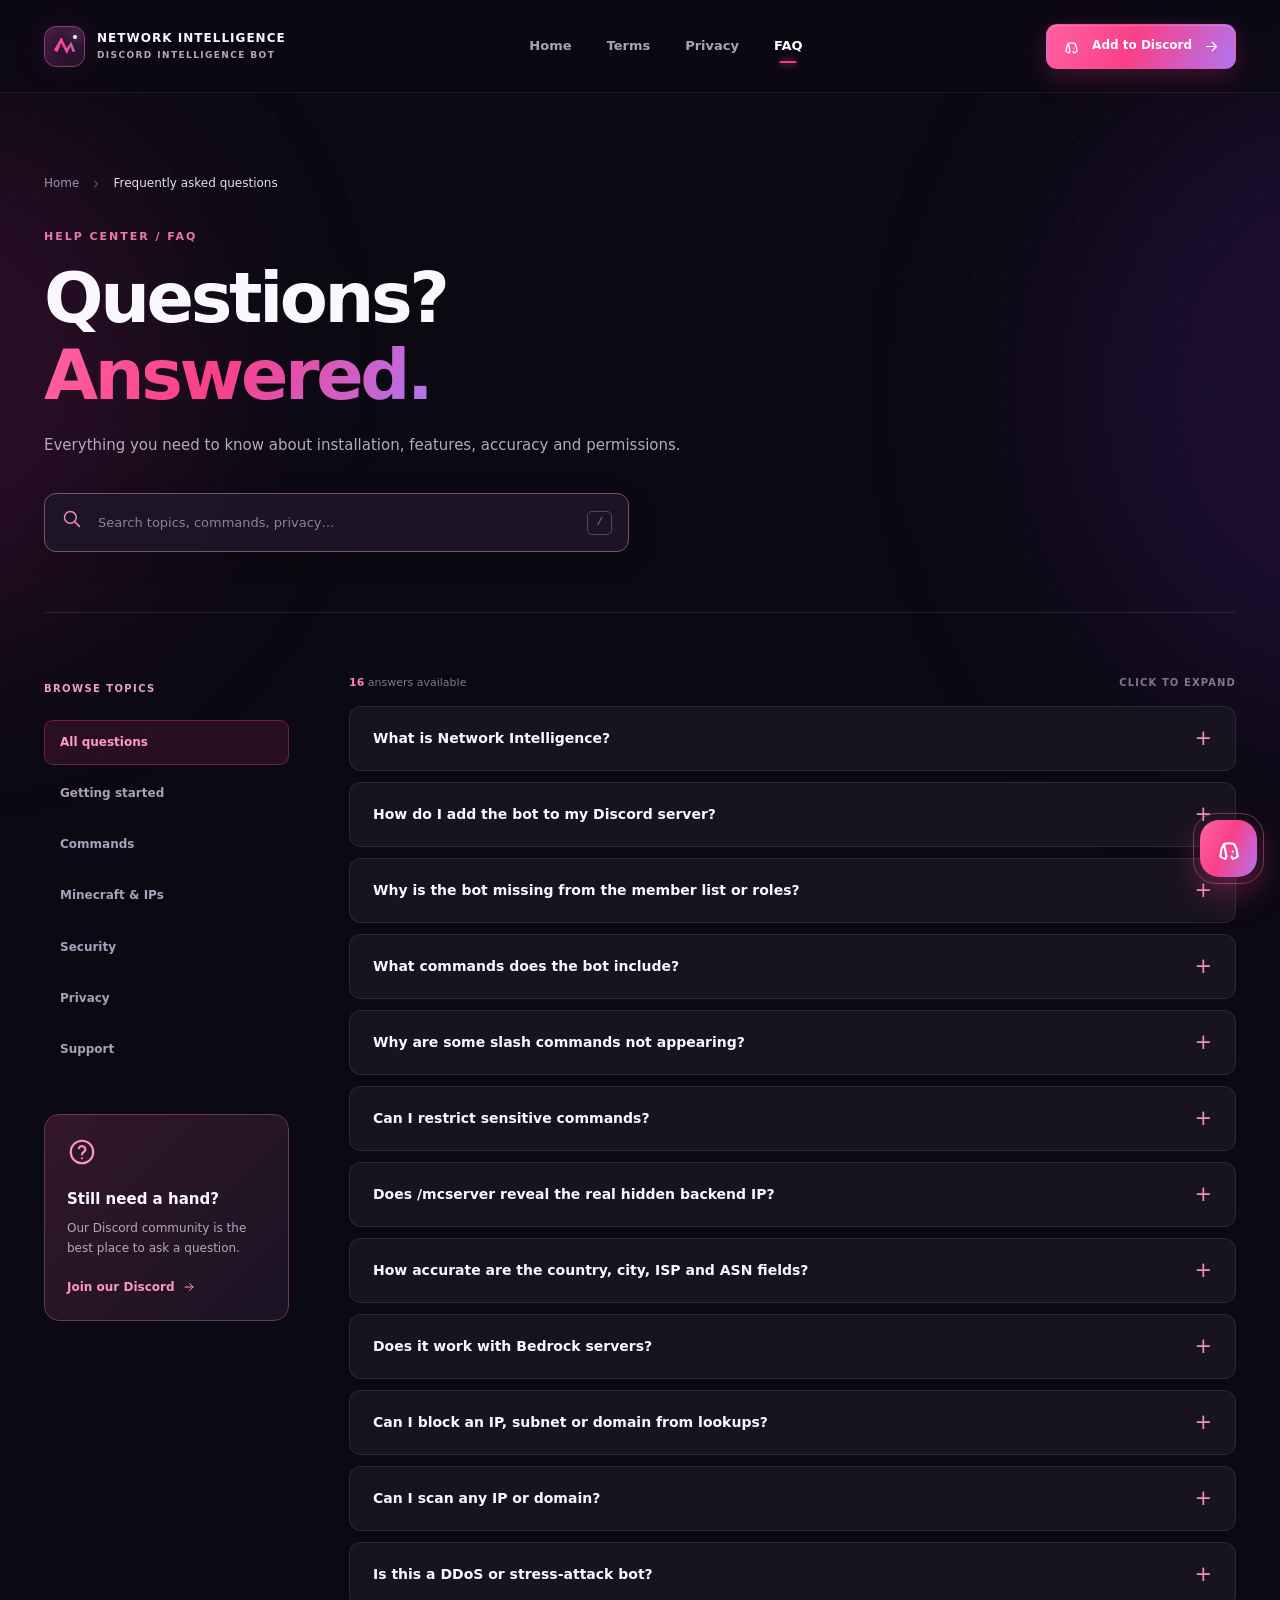
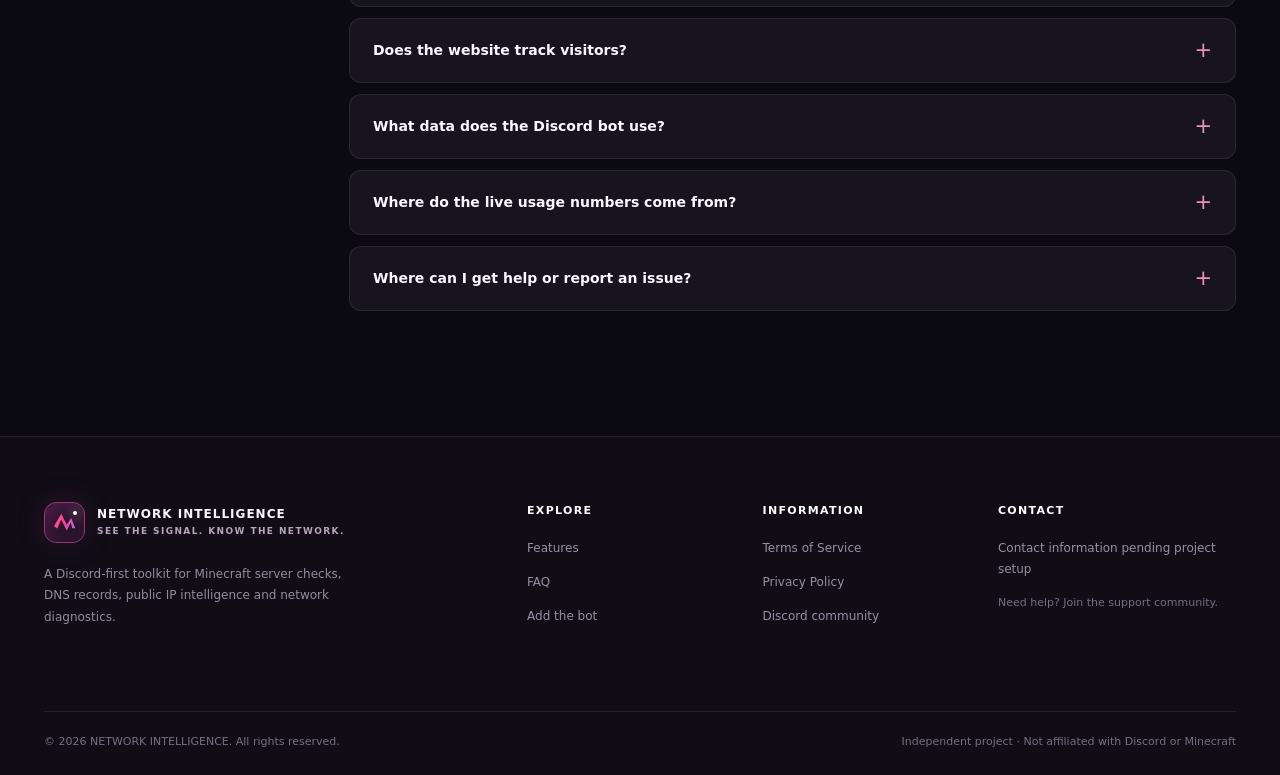
==== commit 118e0d91: "Add files via upload" ====
--- a/faq.html
+++ b/faq.html
@@ -15,7 +15,7 @@
 <button class="mobile-menu-toggle" type="button" aria-expanded="false" aria-controls="nav-links" aria-label="Open navigation"><svg class="icon" aria-hidden="true" viewBox="0 0 24 24" fill="none" stroke="currentColor" stroke-width="1.7" stroke-linecap="round" stroke-linejoin="round"><path d="M4 7h16M4 12h16M4 17h16"/></svg></button>
 <nav class="main-nav" id="nav-links" aria-label="Main navigation"><a href="index.html" class="" >Home</a><a href="terms.html" class="" >Terms</a><a href="privacy.html" class="" >Privacy</a><a href="faq.html" class="active" aria-current="page">FAQ</a></nav>
 <div class="header-cta"><a class="btn btn-primary btn-small" href="#" data-link="bot"><svg class="icon" aria-hidden="true" viewBox="0 0 24 24" fill="none" stroke="currentColor" stroke-width="1.7" stroke-linecap="round" stroke-linejoin="round"><path d="M8 8a14 14 0 0 1 8 0l2 4 1 6a12 12 0 0 1-4 2l-1-2m-4 0-1 2a12 12 0 0 1-4-2l1-6 2-4ZM9 14h.01M15 14h.01"/></svg> Add to Discord <svg class="mini-icon" aria-hidden="true" viewBox="0 0 24 24" fill="none" stroke="currentColor" stroke-width="1.7" stroke-linecap="round" stroke-linejoin="round"><path d="M5 12h14m-6-6 6 6-6 6"/></svg></a></div>
-</div></header><main id="main-content"><section class="page-hero wrap faq-hero"><div class="page-breadcrumb"><a href="index.html">Home</a> <svg class="icon" aria-hidden="true" viewBox="0 0 24 24" fill="none" stroke="currentColor" stroke-width="1.7" stroke-linecap="round" stroke-linejoin="round"><path d="m9 18 6-6-6-6"/></svg> <span>Frequently asked questions</span></div><div class="page-eyebrow">HELP CENTER / FAQ</div><h1>Questions?<br><span class="gradient-text">Answered.</span></h1><p>Everything you need to know about installation, features, accuracy and permissions.</p><div class="faq-search"><span><svg class="icon" aria-hidden="true" viewBox="0 0 24 24" fill="none" stroke="currentColor" stroke-width="1.7" stroke-linecap="round" stroke-linejoin="round"><circle cx="10.7" cy="10.7" r="6.7"/><path d="m16 16 5 5"/></svg></span><input id="faq-search" type="search" placeholder="Search topics, commands, privacy…" aria-label="Search frequently asked questions" autocomplete="off"><kbd>/</kbd></div></section><section class="wrap faq-layout"><div class="faq-sidebar"><span class="aside-title">BROWSE TOPICS</span><div class="category-buttons" role="group" aria-label="Filter FAQ by category"><button class="category-btn selected" data-category-filter="All" type="button">All questions</button><button class="category-btn" data-category-filter="Getting started" type="button">Getting started</button><button class="category-btn" data-category-filter="Commands" type="button">Commands</button><button class="category-btn" data-category-filter="Minecraft &amp; IPs" type="button">Minecraft &amp; IPs</button><button class="category-btn" data-category-filter="Security" type="button">Security</button><button class="category-btn" data-category-filter="Privacy" type="button">Privacy</button><button class="category-btn" data-category-filter="Support" type="button">Support</button></div><div class="faq-help"><svg class="icon" aria-hidden="true" viewBox="0 0 24 24" fill="none" stroke="currentColor" stroke-width="1.7" stroke-linecap="round" stroke-linejoin="round"><circle cx="12" cy="12" r="9"/><path d="M9.5 9a2.7 2.7 0 0 1 5.2 1c0 2-2.7 2.2-2.7 4m0 3h.01"/></svg><h3>Still need a hand?</h3><p>Our Discord community is the best place to ask a question.</p><a href="#" data-link="support">Join our Discord <svg class="icon" aria-hidden="true" viewBox="0 0 24 24" fill="none" stroke="currentColor" stroke-width="1.7" stroke-linecap="round" stroke-linejoin="round"><path d="M5 12h14m-6-6 6 6-6 6"/></svg></a></div></div><div class="faq-main"><div class="faq-results-header"><span><strong id="faq-count">15</strong> answers available</span><span>CLICK TO EXPAND</span></div><div id="faq-items" class="faq-items"><details class="faq-item" data-category="Getting started"><summary><span>What is Network Intelligence?</span><span class="faq-plus" aria-hidden="true">+</span></summary><div class="faq-answer"><p>A Discord bot for Minecraft Java server status, SRV/DNS details, public IP intelligence, subdomain discovery, protection signals and other network diagnostics.</p></div></details><details class="faq-item" data-category="Getting started"><summary><span>How do I add the bot to my Discord server?</span><span class="faq-plus" aria-hidden="true">+</span></summary><div class="faq-answer"><p>Click “Add to Discord” and choose a server you have permission to manage. Use the Guild Install flow with the bot and applications.commands scopes so it joins as a normal server member.</p></div></details><details class="faq-item" data-category="Getting started"><summary><span>Why is the bot missing from the member list or roles?</span><span class="faq-plus" aria-hidden="true">+</span></summary><div class="faq-answer"><p>It may have been installed as a User App instead of a Guild App, or its hosting process may not be connected. Revisit the Developer Portal installation settings and install using Guild Install.</p></div></details><details class="faq-item" data-category="Commands"><summary><span>What commands does the bot include?</span><span class="faq-plus" aria-hidden="true">+</span></summary><div class="faq-answer"><p>Minecraft: /mcserver, /status. Network: /ip, /asn, /whois, /dns, /domain, /subdomains, /protection, /cfbypass, /ping, /port, /route, /reverse, /subnet. Utilities and admin: /help, /invite, /setup, /servers, /synccommands, /block, /unblock, /blocklist.</p></div></details><details class="faq-item" data-category="Commands"><summary><span>Why are some slash commands not appearing?</span><span class="faq-plus" aria-hidden="true">+</span></summary><div class="faq-answer"><p>The bot’s commands are registered globally in the referenced v8 version. Check whether the bot is online, whether it was installed with applications.commands, and whether Server Settings → Integrations limits command visibility. The bot owner can use /synccommands to refresh or clear legacy guild-only commands.</p></div></details><details class="faq-item" data-category="Commands"><summary><span>Can I restrict sensitive commands?</span><span class="faq-plus" aria-hidden="true">+</span></summary><div class="faq-answer"><p>Yes. Owner commands such as /block, /unblock, /blocklist, /servers and /synccommands are restricted to configured owner IDs. /port and /cfbypass are administrator-only by default in the referenced configuration.</p></div></details><details class="faq-item" data-category="Minecraft &amp; IPs"><summary><span>Does /mcserver reveal the real hidden backend IP?</span><span class="faq-plus" aria-hidden="true">+</span></summary><div class="faq-answer"><p>Not necessarily. It reports public DNS/SRV endpoints, IP:port candidates and provider metadata. A protected server may route traffic through TCPShield, another proxy or a CDN. Public results are not proof of a private origin.</p></div></details><details class="faq-item" data-category="Minecraft &amp; IPs"><summary><span>How accurate are the country, city, ISP and ASN fields?</span><span class="faq-plus" aria-hidden="true">+</span></summary><div class="faq-answer"><p>The bot uses public metadata providers. ASN and network ownership may be reliable for registered ranges, but IP geolocation is approximate and can describe a proxy rather than the actual game host.</p></div></details><details class="faq-item" data-category="Minecraft &amp; IPs"><summary><span>Does it work with Bedrock servers?</span><span class="faq-plus" aria-hidden="true">+</span></summary><div class="faq-answer"><p>The current /status and /mcserver handshake focuses on Minecraft Java Edition. Bedrock-only servers may show no Java status response.</p></div></details><details class="faq-item" data-category="Security"><summary><span>Can I block an IP, subnet or domain from lookups?</span><span class="faq-plus" aria-hidden="true">+</span></summary><div class="faq-answer"><p>The configured bot owner can use /block, /unblock and /blocklist. Blocks apply globally, and the referenced implementation saves its blocklist in the bot host’s .env file.</p></div></details><details class="faq-item" data-category="Security"><summary><span>Can I scan any IP or domain?</span><span class="faq-plus" aria-hidden="true">+</span></summary><div class="faq-answer"><p>The tool can perform bounded active diagnostics against public targets, but you must have authorization to test them. Restrictions, cooldowns and configured scan limits also apply.</p></div></details><details class="faq-item" data-category="Security"><summary><span>Is this a DDoS or stress-attack bot?</span><span class="faq-plus" aria-hidden="true">+</span></summary><div class="faq-answer"><p>No. The supplied Network Intelligence bot does not include DDoS launch functionality. Its commands are for public information and scoped diagnostics.</p></div></details><details class="faq-item" data-category="Privacy"><summary><span>Does the website track visitors?</span><span class="faq-plus" aria-hidden="true">+</span></summary><div class="faq-answer"><p>The provided website includes no analytics, tracking cookies, forms or accounts. Your hosting provider may still process normal request logs. See the Privacy Policy.</p></div></details><details class="faq-item" data-category="Privacy"><summary><span>What data does the Discord bot use?</span><span class="faq-plus" aria-hidden="true">+</span></summary><div class="faq-answer"><p>It processes Discord interaction metadata and the domains, IPs or ports you submit for commands. It may request public data from external providers and log operational errors. See the Privacy Policy for details.</p></div></details><details class="faq-item" data-category="Support"><summary><span>Where can I get help or report an issue?</span><span class="faq-plus" aria-hidden="true">+</span></summary><div class="faq-answer"><p>Use the Discord community button when the project owner has configured the support invite, or contact the operator using the address on the Terms and Privacy pages.</p></div></details></div><div class="faq-empty" id="faq-empty" hidden><svg class="icon" aria-hidden="true" viewBox="0 0 24 24" fill="none" stroke="currentColor" stroke-width="1.7" stroke-linecap="round" stroke-linejoin="round"><circle cx="10.7" cy="10.7" r="6.7"/><path d="m16 16 5 5"/></svg><h3>No matching questions</h3><p>Try a different keyword or choose another topic.</p><button class="btn btn-ghost" id="faq-reset" type="button">Clear search <svg class="icon" aria-hidden="true" viewBox="0 0 24 24" fill="none" stroke="currentColor" stroke-width="1.7" stroke-linecap="round" stroke-linejoin="round"><path d="M6 6l12 12M18 6 6 18"/></svg></button></div></div></section></main><footer class="site-footer"><div class="wrap"><div class="footer-main"><div><a class="brand" href="index.html"><span class="brand-mark"><span class="brand-spark"></span></span><span class="brand-copy"><strong data-brand>NETWORK INTELLIGENCE</strong><small>SEE THE SIGNAL. KNOW THE NETWORK.</small></span></a><p class="footer-text">A Discord-first toolkit for Minecraft server checks, DNS records, public IP intelligence and network diagnostics.</p></div><div class="footer-links-col"><h3>Explore</h3><a href="index.html#features">Features</a><a href="faq.html">FAQ</a><a href="#" data-link="bot">Add the bot</a></div><div class="footer-links-col"><h3>Information</h3><a href="terms.html">Terms of Service</a><a href="privacy.html">Privacy Policy</a><a href="#" data-link="support">Discord community</a></div><div class="footer-links-col"><h3>Contact</h3><span class="footer-contact" data-contact>Configure contact details</span><span class="footer-prompt">Need help? Join the support community.</span></div></div><div class="footer-bottom"><span>© <span data-year>2026</span> <span data-brand>NETWORK INTELLIGENCE</span>. All rights reserved.</span><span class="footer-disclaimer">Independent project · Not affiliated with Discord or Minecraft</span></div></div></footer>
+</div></header><main id="main-content"><section class="page-hero wrap faq-hero"><div class="page-breadcrumb"><a href="index.html">Home</a> <svg class="icon" aria-hidden="true" viewBox="0 0 24 24" fill="none" stroke="currentColor" stroke-width="1.7" stroke-linecap="round" stroke-linejoin="round"><path d="m9 18 6-6-6-6"/></svg> <span>Frequently asked questions</span></div><div class="page-eyebrow">HELP CENTER / FAQ</div><h1>Questions?<br><span class="gradient-text">Answered.</span></h1><p>Everything you need to know about installation, features, accuracy and permissions.</p><div class="faq-search"><span><svg class="icon" aria-hidden="true" viewBox="0 0 24 24" fill="none" stroke="currentColor" stroke-width="1.7" stroke-linecap="round" stroke-linejoin="round"><circle cx="10.7" cy="10.7" r="6.7"/><path d="m16 16 5 5"/></svg></span><input id="faq-search" type="search" placeholder="Search topics, commands, privacy…" aria-label="Search frequently asked questions" autocomplete="off"><kbd>/</kbd></div></section><section class="wrap faq-layout"><div class="faq-sidebar"><span class="aside-title">BROWSE TOPICS</span><div class="category-buttons" role="group" aria-label="Filter FAQ by category"><button class="category-btn selected" data-category-filter="All" type="button">All questions</button><button class="category-btn" data-category-filter="Getting started" type="button">Getting started</button><button class="category-btn" data-category-filter="Commands" type="button">Commands</button><button class="category-btn" data-category-filter="Minecraft &amp; IPs" type="button">Minecraft &amp; IPs</button><button class="category-btn" data-category-filter="Security" type="button">Security</button><button class="category-btn" data-category-filter="Privacy" type="button">Privacy</button><button class="category-btn" data-category-filter="Support" type="button">Support</button></div><div class="faq-help"><svg class="icon" aria-hidden="true" viewBox="0 0 24 24" fill="none" stroke="currentColor" stroke-width="1.7" stroke-linecap="round" stroke-linejoin="round"><circle cx="12" cy="12" r="9"/><path d="M9.5 9a2.7 2.7 0 0 1 5.2 1c0 2-2.7 2.2-2.7 4m0 3h.01"/></svg><h3>Still need a hand?</h3><p>Our Discord community is the best place to ask a question.</p><a href="#" data-link="support">Join our Discord <svg class="icon" aria-hidden="true" viewBox="0 0 24 24" fill="none" stroke="currentColor" stroke-width="1.7" stroke-linecap="round" stroke-linejoin="round"><path d="M5 12h14m-6-6 6 6-6 6"/></svg></a></div></div><div class="faq-main"><div class="faq-results-header"><span><strong id="faq-count">16</strong> answers available</span><span>CLICK TO EXPAND</span></div><div id="faq-items" class="faq-items"><details class="faq-item" data-category="Getting started"><summary><span>What is Network Intelligence?</span><span class="faq-plus" aria-hidden="true">+</span></summary><div class="faq-answer"><p>A Discord bot for Minecraft Java server status, SRV/DNS details, public IP intelligence, subdomain discovery, protection signals and other network diagnostics.</p></div></details><details class="faq-item" data-category="Getting started"><summary><span>How do I add the bot to my Discord server?</span><span class="faq-plus" aria-hidden="true">+</span></summary><div class="faq-answer"><p>Click “Add to Discord” and choose a server you have permission to manage. Use the Guild Install flow with the bot and applications.commands scopes so it joins as a normal server member.</p></div></details><details class="faq-item" data-category="Getting started"><summary><span>Why is the bot missing from the member list or roles?</span><span class="faq-plus" aria-hidden="true">+</span></summary><div class="faq-answer"><p>It may have been installed as a User App instead of a Guild App, or its hosting process may not be connected. Revisit the Developer Portal installation settings and install using Guild Install.</p></div></details><details class="faq-item" data-category="Commands"><summary><span>What commands does the bot include?</span><span class="faq-plus" aria-hidden="true">+</span></summary><div class="faq-answer"><p>Minecraft: /mcserver, /status. Network: /ip, /asn, /whois, /dns, /domain, /subdomains, /protection, /cfbypass, /ping, /port, /route, /reverse, /subnet. Utilities and admin: /help, /invite, /setup, /servers, /block, /unblock, /blocklist.</p></div></details><details class="faq-item" data-category="Commands"><summary><span>Why are some slash commands not appearing?</span><span class="faq-plus" aria-hidden="true">+</span></summary><div class="faq-answer"><p>Commands may be registered globally when GUILD_ID is left blank. Check whether the bot is online, whether it was installed with applications.commands, and whether Server Settings → Integrations limits command visibility. Ask the bot owner to check registration logs and stale guild-only commands.</p></div></details><details class="faq-item" data-category="Commands"><summary><span>Can I restrict sensitive commands?</span><span class="faq-plus" aria-hidden="true">+</span></summary><div class="faq-answer"><p>Yes. Owner commands such as /block, /unblock, /blocklist, /servers are restricted to configured owner IDs. /port and /cfbypass are administrator-only by default in the referenced configuration.</p></div></details><details class="faq-item" data-category="Minecraft &amp; IPs"><summary><span>Does /mcserver reveal the real hidden backend IP?</span><span class="faq-plus" aria-hidden="true">+</span></summary><div class="faq-answer"><p>Not necessarily. It reports public DNS/SRV endpoints, IP:port candidates and provider metadata. A protected server may route traffic through TCPShield, another proxy or a CDN. Public results are not proof of a private origin.</p></div></details><details class="faq-item" data-category="Minecraft &amp; IPs"><summary><span>How accurate are the country, city, ISP and ASN fields?</span><span class="faq-plus" aria-hidden="true">+</span></summary><div class="faq-answer"><p>The bot uses public metadata providers. ASN and network ownership may be reliable for registered ranges, but IP geolocation is approximate and can describe a proxy rather than the actual game host.</p></div></details><details class="faq-item" data-category="Minecraft &amp; IPs"><summary><span>Does it work with Bedrock servers?</span><span class="faq-plus" aria-hidden="true">+</span></summary><div class="faq-answer"><p>The current /status and /mcserver handshake focuses on Minecraft Java Edition. Bedrock-only servers may show no Java status response.</p></div></details><details class="faq-item" data-category="Security"><summary><span>Can I block an IP, subnet or domain from lookups?</span><span class="faq-plus" aria-hidden="true">+</span></summary><div class="faq-answer"><p>The configured bot owner can use /block, /unblock and /blocklist. Blocks apply globally, and the referenced implementation saves its blocklist in the bot host’s .env file.</p></div></details><details class="faq-item" data-category="Security"><summary><span>Can I scan any IP or domain?</span><span class="faq-plus" aria-hidden="true">+</span></summary><div class="faq-answer"><p>The tool can perform bounded active diagnostics against public targets, but you must have authorization to test them. Restrictions, cooldowns and configured scan limits also apply.</p></div></details><details class="faq-item" data-category="Security"><summary><span>Is this a DDoS or stress-attack bot?</span><span class="faq-plus" aria-hidden="true">+</span></summary><div class="faq-answer"><p>No. The supplied Network Intelligence bot does not include DDoS launch functionality. Its commands are for public information and scoped diagnostics.</p></div></details><details class="faq-item" data-category="Privacy"><summary><span>Does the website track visitors?</span><span class="faq-plus" aria-hidden="true">+</span></summary><div class="faq-answer"><p>The website shows aggregate bot command analytics when enabled; it does not use visitor-tracking cookies. The bot sends hashed user tokens, command names and server counts, not command arguments. Your hosting provider may still process normal request logs. See the Privacy Policy.</p></div></details><details class="faq-item" data-category="Privacy"><summary><span>What data does the Discord bot use?</span><span class="faq-plus" aria-hidden="true">+</span></summary><div class="faq-answer"><p>It processes Discord interaction metadata and the domains, IPs or ports you submit for commands. It may request public data from external providers and log operational errors. See the Privacy Policy for details.</p></div></details><details class="faq-item" data-category="Privacy"><summary><span>Where do the live usage numbers come from?</span><span class="faq-plus" aria-hidden="true">+</span></summary><div class="faq-answer"><p>The optional V7.5 analytics connector sends authenticated command-invocation events to the website API. Only anonymized user tokens, command names and an aggregate server count are used. Unique users are approximate and tracking begins when the feature is enabled; historical usage cannot be reconstructed.</p></div></details><details class="faq-item" data-category="Support"><summary><span>Where can I get help or report an issue?</span><span class="faq-plus" aria-hidden="true">+</span></summary><div class="faq-answer"><p>Use the Discord community button when the project owner has configured the support invite, or contact the operator using the address on the Terms and Privacy pages.</p></div></details></div><div class="faq-empty" id="faq-empty" hidden><svg class="icon" aria-hidden="true" viewBox="0 0 24 24" fill="none" stroke="currentColor" stroke-width="1.7" stroke-linecap="round" stroke-linejoin="round"><circle cx="10.7" cy="10.7" r="6.7"/><path d="m16 16 5 5"/></svg><h3>No matching questions</h3><p>Try a different keyword or choose another topic.</p><button class="btn btn-ghost" id="faq-reset" type="button">Clear search <svg class="icon" aria-hidden="true" viewBox="0 0 24 24" fill="none" stroke="currentColor" stroke-width="1.7" stroke-linecap="round" stroke-linejoin="round"><path d="M6 6l12 12M18 6 6 18"/></svg></button></div></div></section></main><footer class="site-footer"><div class="wrap"><div class="footer-main"><div><a class="brand" href="index.html"><span class="brand-mark"><span class="brand-spark"></span></span><span class="brand-copy"><strong data-brand>NETWORK INTELLIGENCE</strong><small>SEE THE SIGNAL. KNOW THE NETWORK.</small></span></a><p class="footer-text">A Discord-first toolkit for Minecraft server checks, DNS records, public IP intelligence and network diagnostics.</p></div><div class="footer-links-col"><h3>Explore</h3><a href="index.html#features">Features</a><a href="faq.html">FAQ</a><a href="#" data-link="bot">Add the bot</a></div><div class="footer-links-col"><h3>Information</h3><a href="terms.html">Terms of Service</a><a href="privacy.html">Privacy Policy</a><a href="#" data-link="support">Discord community</a></div><div class="footer-links-col"><h3>Contact</h3><span class="footer-contact" data-contact>Configure contact details</span><span class="footer-prompt">Need help? Join the support community.</span></div></div><div class="footer-bottom"><span>© <span data-year>2026</span> <span data-brand>NETWORK INTELLIGENCE</span>. All rights reserved.</span><span class="footer-disclaimer">Independent project · Not affiliated with Discord or Minecraft</span></div></div></footer>
 <a href="#" class="floating-discord" data-link="support" aria-label="Join our Discord support server"><span class="discord-pulse"></span><svg class="icon" aria-hidden="true" viewBox="0 0 24 24" fill="none" stroke="currentColor" stroke-width="1.7" stroke-linecap="round" stroke-linejoin="round"><path d="M8 8a14 14 0 0 1 8 0l2 4 1 6a12 12 0 0 1-4 2l-1-2m-4 0-1 2a12 12 0 0 1-4-2l1-6 2-4ZM9 14h.01M15 14h.01"/></svg><span class="float-hint">Join our Discord</span></a>
 <dialog class="link-dialog" id="link-dialog" aria-labelledby="dialog-title"><div class="dialog-icon"><svg class="icon" aria-hidden="true" viewBox="0 0 24 24" fill="none" stroke="currentColor" stroke-width="1.7" stroke-linecap="round" stroke-linejoin="round"><rect x="5" y="10" width="14" height="11" rx="2"/><path d="M8 10V7a4 4 0 0 1 8 0v3m-4 5v2"/></svg></div><h2 id="dialog-title">Link setup needed</h2><p id="dialog-message">The site owner needs to configure this link.</p><button class="btn btn-primary" type="button" data-close-dialog>Got it <svg class="icon" aria-hidden="true" viewBox="0 0 24 24" fill="none" stroke="currentColor" stroke-width="1.7" stroke-linecap="round" stroke-linejoin="round"><path d="m4 12 5 5L20 6"/></svg></button></dialog>
 </body></html>
--- a/styles.css
+++ b/styles.css
@@ -14,3 +14,72 @@
 @media(max-width:850px){.wrap{width:min(calc(100% - 42px),var(--wrap))}.site-header{position:relative}.nav-wrap{min-height:76px;gap:10px}.brand-copy small{font-size:8px}.mobile-menu-toggle{display:grid;place-items:center;margin-left:auto;width:42px;height:42px;border:1px solid var(--line);border-radius:10px}.main-nav{display:none;position:absolute;top:75px;left:0;right:0;background:#15101f;border-bottom:1px solid #814e75;padding:13px 21px 21px;flex-direction:column;align-items:stretch;box-shadow:0 23px 30px #0007}.main-nav.open{display:flex}.main-nav a{padding:12px 16px}.main-nav a.active:after{left:0;top:50%;bottom:auto;transform:translateY(-50%);height:16px;width:3px}.header-cta{display:none}.hero{grid-template-columns:1fr;padding-block:68px 48px;gap:45px}.hero-copy{max-width:730px}.hero h1{font-size:clamp(49px,8vw,72px)}.hero-visual{min-height:420px;width:min(100%,580px);margin:auto}.report-window{width:100%;transform:none}.ticker-flex{flex-wrap:wrap;justify-content:center;gap:15px}.ticker-flex span:first-child{display:none}.section{padding-block:80px}.feature-grid{grid-template-columns:repeat(2,1fr)}.workflow{grid-template-columns:1fr;gap:34px}.trust-panel{grid-template-columns:54px 1fr}.cta-panel{padding:50px 40px}.cta-art{opacity:.25}.legal-layout,.faq-layout{grid-template-columns:1fr;gap:35px}.legal-aside,.faq-sidebar{position:static}.legal-aside{padding:20px}.legal-aside nav{display:grid;grid-template-columns:repeat(2,1fr)}.aside-help{margin-top:10px}.category-buttons{display:flex;flex-wrap:wrap;gap:8px}.category-btn{border-color:var(--line);padding:8px 13px}.faq-help{display:none}.footer-main{grid-template-columns:2fr 1fr 1fr}.footer-links-col:last-child{grid-column:1/-1}.footer-bottom{align-items:flex-start;flex-direction:column}}
 @media(max-width:570px){.wrap{width:min(calc(100% - 34px),var(--wrap))}.site-glow{opacity:.21}.brand-mark{width:37px;height:37px}.brand-copy strong{font-size:10px}.brand-copy small{font-size:7px;letter-spacing:.09em}.hero{padding-top:55px}.hero h1{font-size:clamp(43px,11.3vw,63px);margin-top:20px}.eyebrow{font-size:8px;letter-spacing:.08em;padding:9px 11px}.eyebrow-sep{display:none}.hero-desc{font-size:14px;line-height:1.9}.hero-actions{display:grid;grid-template-columns:1fr;gap:10px;max-width:350px}.hero-actions .btn{justify-content:center}.hero-trust{gap:12px;font-size:10px}.hero-visual{min-height:375px;overflow:visible}.orbit{display:none}.report-top{height:39px}.report-body{padding:12px}.report-window{border-radius:12px}.embed-box{padding:13px}.embed-grid{gap:12px 8px}.embed-trace{gap:6px}.ticker-band{display:none}.section{padding-block:66px}.section-heading{display:block;margin-bottom:25px}.section-heading>p{font-size:13px;margin-top:16px}.section h2{font-size:clamp(35px,9.5vw,45px)}.feature-grid{grid-template-columns:1fr;gap:13px}.feature-card{min-height:225px;padding:25px}.workflow{padding-bottom:30px}.step{padding:19px 15px;gap:11px}.step-no{width:36px;height:36px;border-radius:9px;font-size:12px}.step>svg{display:none}.trust-panel{padding:22px;grid-template-columns:1fr;gap:12px}.trust-icon{width:48px;height:48px}.trust-panel .btn{grid-column:1}.cta-panel{padding:38px 22px;min-height:400px}.cta-buttons{display:grid}.cta-content h2{font-size:39px}.cta-art{right:-210px}.footer-main{grid-template-columns:repeat(2,1fr);padding:45px 0;gap:30px}.footer-main>div:first-child{grid-column:1/-1}.footer-links-col:last-child{grid-column:1/-1}.footer-bottom{padding-bottom:80px}.floating-discord{right:17px;bottom:17px;width:51px;height:51px;border-radius:15px}.page-hero{padding:45px 0 43px}.page-breadcrumb{margin-bottom:30px}.page-hero h1{font-size:clamp(42px,11vw,55px)}.page-hero>p{font-size:13px}.legal-layout,.faq-layout{padding-top:30px}.legal-aside nav{grid-template-columns:1fr 1fr}.legal-aside nav a{padding:8px;font-size:11px}.legal-section h2{font-size:18px}.legal-section p,.legal-section li{font-size:12px}.faq-search input{font-size:12px}.faq-search{padding-inline:13px}.faq-item summary{padding:18px;font-size:13px}.faq-answer{padding-inline:18px}.faq-results-header span:last-child{display:none}}
 @media(prefers-reduced-motion:reduce){html{scroll-behavior:auto}*,*::before,*::after{animation:none!important;transition:none!important}.reveal{opacity:1;transform:none}}
+
+
+/* v2 live analytics experience — additive to original #F43F87 theme */
+.live-window{width:min(100%,550px);border:1px solid #744565;background:linear-gradient(135deg,#191121 0%,#110e1a 95%);will-change:transform}
+.live-window-content{padding:26px}
+.window-signal{margin-left:auto;color:#fc91c4;font-size:12px;letter-spacing:.12em;filter:drop-shadow(0 0 7px #f43f87a0)}
+.live-head{display:flex;gap:11px;align-items:center;margin-bottom:24px}
+.live-head-icon{height:42px;width:42px;border-radius:13px;display:grid;place-items:center;color:#ff9ac7;background:linear-gradient(135deg,#f43f8736,#8455d83a);font-size:25px}
+.live-head>div:nth-child(2){flex:1;min-width:0}
+.live-overline{font-size:9px;font-weight:800;letter-spacing:.18em;color:#ef87b7;margin:0 0 3px}
+.live-head h3{font-size:20px;letter-spacing:-.035em;margin:0}
+.live-flare{color:#f43f87}
+.live-indicator{padding:7px 10px;border:1px solid #775267;border-radius:50px;background:#34192e;color:#ff96c3;font-size:9px;letter-spacing:.07em;font-weight:850;white-space:nowrap}
+.live-indicator[data-state="live"]{background:#18352d;border-color:#2f7054;color:#8bf4b7}
+.live-indicator[data-state="offline"]{background:#3b291f;border-color:#835437;color:#ffbd80}
+.live-metrics-grid{display:grid;grid-template-columns:1fr 1fr;gap:9px}
+.live-metric{padding:17px 15px;border:1px solid #403047;border-radius:12px;background:linear-gradient(160deg,#24192e,#191522);min-height:118px;display:flex;flex-direction:column;align-items:flex-start}
+.live-metric>span{color:#a595b5;font-size:9px;font-weight:850;letter-spacing:.11em}
+.live-metric strong{font-size:36px;font-weight:850;line-height:1.25;letter-spacing:-.06em;color:#fbf1ff;margin-top:6px;font-variant-numeric:tabular-nums}
+.live-metric small{font-size:10px;color:#9d8da9;line-height:1.4;margin-top:auto}
+.live-chart-label{display:flex;justify-content:space-between;gap:12px;align-items:center;margin-top:24px;margin-bottom:10px;font-size:9px;letter-spacing:.1em;color:#b5a5c0;font-weight:800}
+.live-chart-label span:last-child{font-size:10px;letter-spacing:normal;font-weight:500;color:#8f839d}
+.live-mini-chart{height:60px;display:flex;gap:7px;align-items:end;border-bottom:1px solid #4c344d;padding-bottom:3px}
+.live-mini-bar{flex:1;border-radius:4px 4px 0 0;background:linear-gradient(to top,#a53b89,#f43f87);min-height:4px;transition:height .55s ease;position:relative;opacity:.85}
+.live-mini-bar:last-child{background:linear-gradient(to top,#f43f87,#f8a5d8)}
+.live-window-bottom{border-top:1px solid #3e2b44;padding-top:15px;margin-top:14px;display:flex;gap:8px;align-items:center;color:#a192ac;font-size:10px}
+.live-window-bottom .live-safe{margin-left:auto;color:#b38cba;font-size:9px;white-space:nowrap}
+.pulse-symbol{width:7px;height:7px;border-radius:50%;background:#f43f87;box-shadow:0 0 0 3px #f43f8730}
+.analytics-section{padding-top:105px}
+.analytics-topline{display:flex;justify-content:space-between;align-items:center;flex-wrap:wrap;gap:10px;padding:16px 21px;margin-bottom:15px;border:1px solid #493347;background:#17121f;border-radius:13px;font-size:12px;color:#b9aec3}
+.analytics-topline>span:first-child{display:flex;align-items:center;gap:11px}
+.analytics-topline strong{color:#f7dded}
+.analytics-topline>span:last-child{font-size:11px;color:#82798b}
+.analytics-dot{height:8px;width:8px;background:#e9aa77;border-radius:50%;box-shadow:0 0 0 5px #e9aa7717}
+.analytics-dot[data-state="live"]{background:#72e1ac;box-shadow:0 0 0 5px #72e1ac18}
+.analytics-number-grid{display:grid;grid-template-columns:repeat(4,minmax(0,1fr));gap:13px}
+.analytics-number-card{border:1px solid #48334c;border-radius:16px;padding:24px;background:linear-gradient(145deg,#23182d 0%,#16111e 85%);min-height:190px;position:relative;overflow:hidden}
+.analytics-number-card:after{content:"";position:absolute;inset:auto -45% -85% 15%;height:170px;background:radial-gradient(ellipse,#f43f8720,transparent 70%);pointer-events:none}
+.analytics-number-card .number-icon{font-size:25px;color:#f582b6}
+.analytics-number-card p{margin:18px 0 4px;font-size:12px;font-weight:700;color:#d4c5d8}
+.analytics-number-card strong{display:block;font-size:43px;font-weight:850;letter-spacing:-.065em;color:#fbf2ff;line-height:1.1;font-variant-numeric:tabular-nums}
+.analytics-number-card small{display:block;margin-top:9px;font-size:11px;color:#9e8fa8;line-height:1.5}
+.analytics-detail-grid{margin-top:15px;display:grid;grid-template-columns:1.5fr 1fr;gap:15px}
+.analytics-card{background:#17121f;border:1px solid #48334c;border-radius:16px;padding:28px;min-height:330px}
+.analytics-card-head{display:flex;gap:12px;justify-content:space-between;align-items:center;margin-bottom:24px}
+.analytics-card-head h3{font-size:19px;margin:8px 0 0;letter-spacing:-.03em}
+.chart-legend{display:flex;gap:8px;align-items:center;color:#a49aad;font-size:11px}
+.chart-legend span{display:inline-block;width:9px;height:9px;background:#f43f87;border-radius:2px}
+.usage-bars{display:flex;gap:12px;height:170px;align-items:end;padding:0 8px 0;border-bottom:1px solid #4f3852;}
+.usage-col{height:100%;flex:1;min-width:0;display:flex;flex-direction:column;justify-content:end;align-items:center;position:relative;gap:7px}
+.usage-col:hover .usage-bar{filter:brightness(1.3)}
+.usage-bar{width:min(100%,45px);min-height:4px;border-radius:6px 6px 0 0;background:linear-gradient(0deg,#7e357a,#f43f87 76%,#ffc3df);transition:height .6s ease}
+.usage-value{font-size:10px;color:#cdb8d4;font-variant-numeric:tabular-nums}
+.usage-day{position:absolute;bottom:-24px;font-size:10px;color:#98879e}
+.analytics-detail-note{margin:38px 0 0;color:#8c7f96;font-size:11px;line-height:1.6}
+.top-icon{font-size:30px;color:#e879af;font-weight:800}
+.top-commands{display:grid;gap:15px;min-height:154px;align-content:start}
+.top-command-row{display:grid;grid-template-columns:100px minmax(0,1fr) 30px;align-items:center;gap:10px;font-size:12px}
+.top-command-row>span:first-child{color:#e7cfe3;font-family:ui-monospace,monospace;overflow:hidden;text-overflow:ellipsis;white-space:nowrap}
+.top-command-row>span:last-child{text-align:right;font-size:11px;color:#ae9db5;font-variant-numeric:tabular-nums}
+.top-command-track{height:7px;background:#34223c;border-radius:99px;overflow:hidden}
+.top-command-fill{height:100%;border-radius:99px;background:linear-gradient(90deg,#ab4bac,#f43f87)}
+.analytics-empty{color:#9d8daa;font-size:12px;line-height:1.8;margin:5px 0}
+.analytics-disclaimer{font-size:12px;color:#9c91a6;line-height:1.8;margin-top:19px;max-width:910px}
+.analytics-disclaimer a{color:#f69bc5;text-decoration:underline;text-underline-offset:3px}
+@media(max-width:1100px){.analytics-number-grid{grid-template-columns:repeat(2,minmax(0,1fr))}}
+@media(max-width:850px){.analytics-detail-grid{grid-template-columns:1fr}.live-window{transform:none}}
+@media(max-width:570px){.live-window-content{padding:17px}.live-head{gap:8px;margin-bottom:14px}.live-head-icon{height:36px;width:36px;font-size:18px}.live-head h3{font-size:16px}.live-overline{font-size:8px}.live-indicator{padding:5px 6px;font-size:8px}.live-metric{padding:12px 10px;min-height:95px}.live-metric strong{font-size:28px}.live-metric>span{font-size:8px}.live-metric small{font-size:9px}.live-window-bottom{flex-wrap:wrap}.analytics-section{padding-top:66px}.analytics-number-grid{grid-template-columns:repeat(2,minmax(0,1fr));gap:8px}.analytics-number-card{padding:15px;min-height:158px}.analytics-number-card p{font-size:10px}.analytics-number-card strong{font-size:34px}.analytics-number-card small{font-size:10px}.analytics-card{padding:20px;min-height:285px}.analytics-detail-grid{gap:10px}.analytics-card-head h3{font-size:16px}.top-command-row{grid-template-columns:85px minmax(0,1fr) 24px}.chart-legend{font-size:9px}.usage-bars{gap:6px}.analytics-topline{padding:13px}}
+@media(prefers-reduced-motion:reduce){.live-window,.usage-bar,.live-mini-bar{transition:none!important}}
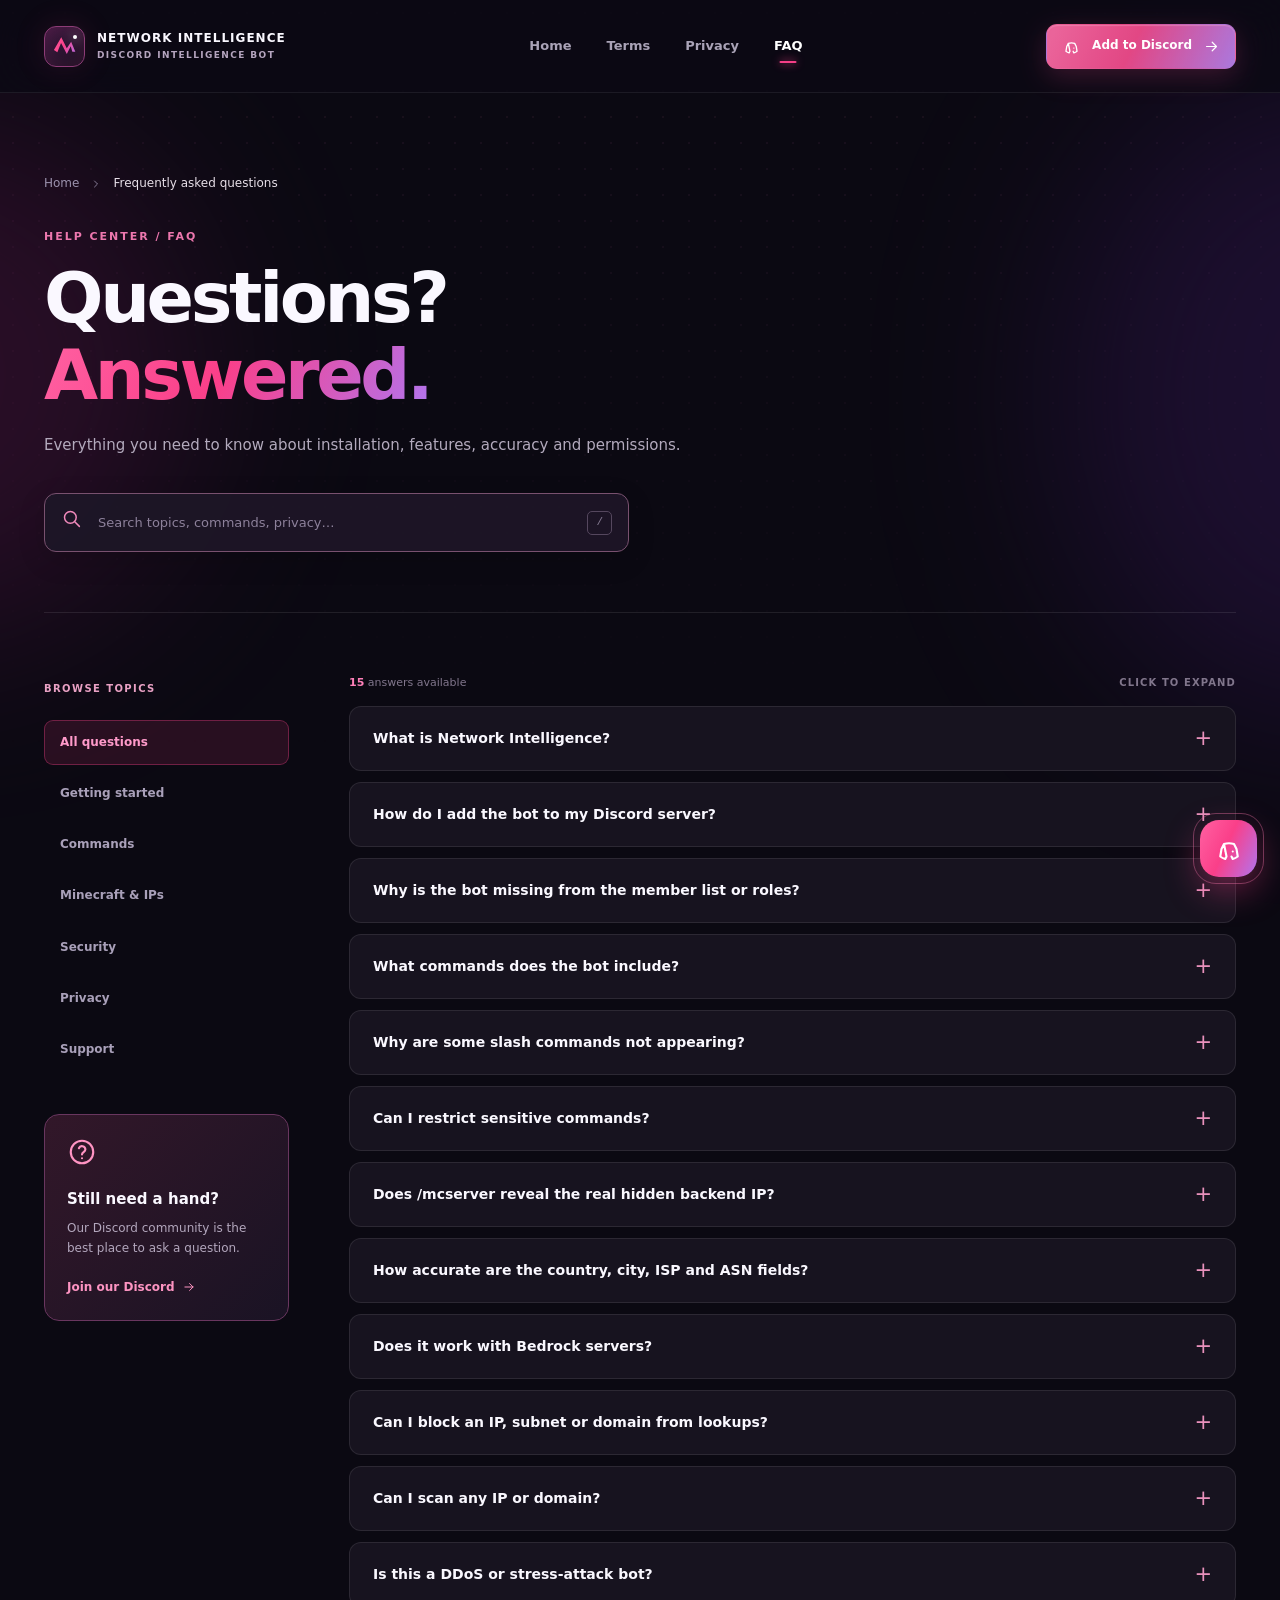
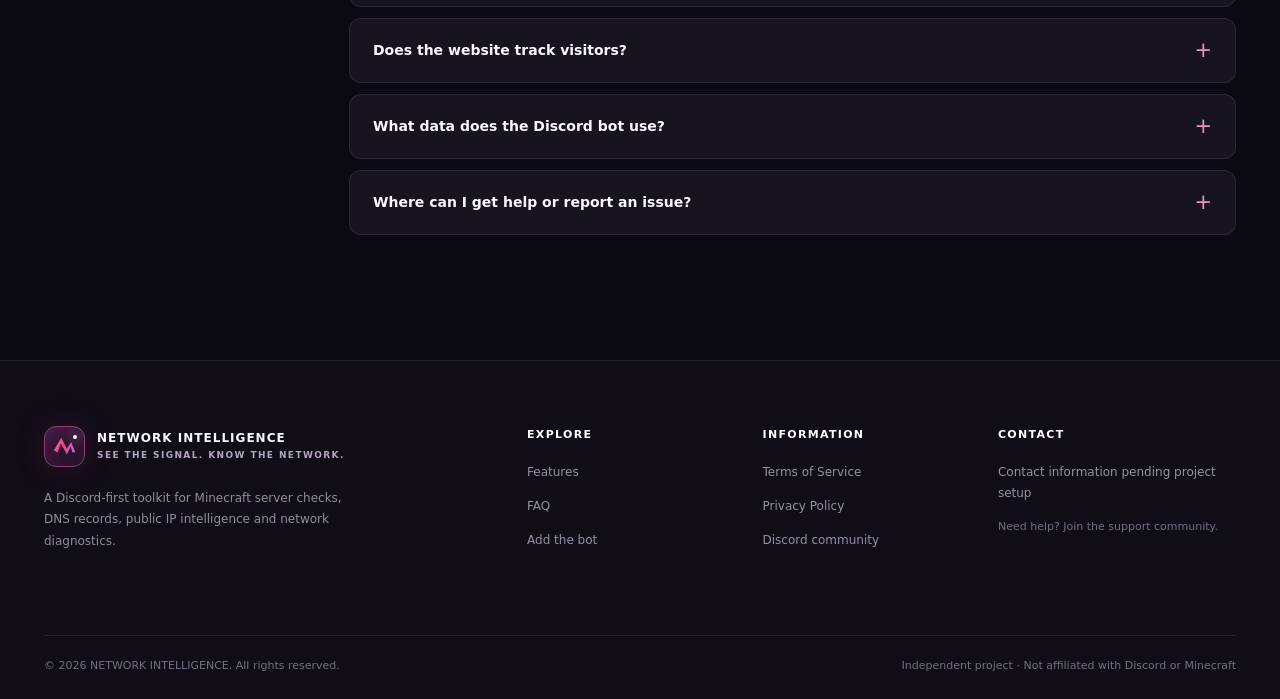
==== commit ec5b6b19: "Add files via upload" ====
--- a/faq.html
+++ b/faq.html
@@ -15,7 +15,7 @@
 <button class="mobile-menu-toggle" type="button" aria-expanded="false" aria-controls="nav-links" aria-label="Open navigation"><svg class="icon" aria-hidden="true" viewBox="0 0 24 24" fill="none" stroke="currentColor" stroke-width="1.7" stroke-linecap="round" stroke-linejoin="round"><path d="M4 7h16M4 12h16M4 17h16"/></svg></button>
 <nav class="main-nav" id="nav-links" aria-label="Main navigation"><a href="index.html" class="" >Home</a><a href="terms.html" class="" >Terms</a><a href="privacy.html" class="" >Privacy</a><a href="faq.html" class="active" aria-current="page">FAQ</a></nav>
 <div class="header-cta"><a class="btn btn-primary btn-small" href="#" data-link="bot"><svg class="icon" aria-hidden="true" viewBox="0 0 24 24" fill="none" stroke="currentColor" stroke-width="1.7" stroke-linecap="round" stroke-linejoin="round"><path d="M8 8a14 14 0 0 1 8 0l2 4 1 6a12 12 0 0 1-4 2l-1-2m-4 0-1 2a12 12 0 0 1-4-2l1-6 2-4ZM9 14h.01M15 14h.01"/></svg> Add to Discord <svg class="mini-icon" aria-hidden="true" viewBox="0 0 24 24" fill="none" stroke="currentColor" stroke-width="1.7" stroke-linecap="round" stroke-linejoin="round"><path d="M5 12h14m-6-6 6 6-6 6"/></svg></a></div>
-</div></header><main id="main-content"><section class="page-hero wrap faq-hero"><div class="page-breadcrumb"><a href="index.html">Home</a> <svg class="icon" aria-hidden="true" viewBox="0 0 24 24" fill="none" stroke="currentColor" stroke-width="1.7" stroke-linecap="round" stroke-linejoin="round"><path d="m9 18 6-6-6-6"/></svg> <span>Frequently asked questions</span></div><div class="page-eyebrow">HELP CENTER / FAQ</div><h1>Questions?<br><span class="gradient-text">Answered.</span></h1><p>Everything you need to know about installation, features, accuracy and permissions.</p><div class="faq-search"><span><svg class="icon" aria-hidden="true" viewBox="0 0 24 24" fill="none" stroke="currentColor" stroke-width="1.7" stroke-linecap="round" stroke-linejoin="round"><circle cx="10.7" cy="10.7" r="6.7"/><path d="m16 16 5 5"/></svg></span><input id="faq-search" type="search" placeholder="Search topics, commands, privacy…" aria-label="Search frequently asked questions" autocomplete="off"><kbd>/</kbd></div></section><section class="wrap faq-layout"><div class="faq-sidebar"><span class="aside-title">BROWSE TOPICS</span><div class="category-buttons" role="group" aria-label="Filter FAQ by category"><button class="category-btn selected" data-category-filter="All" type="button">All questions</button><button class="category-btn" data-category-filter="Getting started" type="button">Getting started</button><button class="category-btn" data-category-filter="Commands" type="button">Commands</button><button class="category-btn" data-category-filter="Minecraft &amp; IPs" type="button">Minecraft &amp; IPs</button><button class="category-btn" data-category-filter="Security" type="button">Security</button><button class="category-btn" data-category-filter="Privacy" type="button">Privacy</button><button class="category-btn" data-category-filter="Support" type="button">Support</button></div><div class="faq-help"><svg class="icon" aria-hidden="true" viewBox="0 0 24 24" fill="none" stroke="currentColor" stroke-width="1.7" stroke-linecap="round" stroke-linejoin="round"><circle cx="12" cy="12" r="9"/><path d="M9.5 9a2.7 2.7 0 0 1 5.2 1c0 2-2.7 2.2-2.7 4m0 3h.01"/></svg><h3>Still need a hand?</h3><p>Our Discord community is the best place to ask a question.</p><a href="#" data-link="support">Join our Discord <svg class="icon" aria-hidden="true" viewBox="0 0 24 24" fill="none" stroke="currentColor" stroke-width="1.7" stroke-linecap="round" stroke-linejoin="round"><path d="M5 12h14m-6-6 6 6-6 6"/></svg></a></div></div><div class="faq-main"><div class="faq-results-header"><span><strong id="faq-count">16</strong> answers available</span><span>CLICK TO EXPAND</span></div><div id="faq-items" class="faq-items"><details class="faq-item" data-category="Getting started"><summary><span>What is Network Intelligence?</span><span class="faq-plus" aria-hidden="true">+</span></summary><div class="faq-answer"><p>A Discord bot for Minecraft Java server status, SRV/DNS details, public IP intelligence, subdomain discovery, protection signals and other network diagnostics.</p></div></details><details class="faq-item" data-category="Getting started"><summary><span>How do I add the bot to my Discord server?</span><span class="faq-plus" aria-hidden="true">+</span></summary><div class="faq-answer"><p>Click “Add to Discord” and choose a server you have permission to manage. Use the Guild Install flow with the bot and applications.commands scopes so it joins as a normal server member.</p></div></details><details class="faq-item" data-category="Getting started"><summary><span>Why is the bot missing from the member list or roles?</span><span class="faq-plus" aria-hidden="true">+</span></summary><div class="faq-answer"><p>It may have been installed as a User App instead of a Guild App, or its hosting process may not be connected. Revisit the Developer Portal installation settings and install using Guild Install.</p></div></details><details class="faq-item" data-category="Commands"><summary><span>What commands does the bot include?</span><span class="faq-plus" aria-hidden="true">+</span></summary><div class="faq-answer"><p>Minecraft: /mcserver, /status. Network: /ip, /asn, /whois, /dns, /domain, /subdomains, /protection, /cfbypass, /ping, /port, /route, /reverse, /subnet. Utilities and admin: /help, /invite, /setup, /servers, /block, /unblock, /blocklist.</p></div></details><details class="faq-item" data-category="Commands"><summary><span>Why are some slash commands not appearing?</span><span class="faq-plus" aria-hidden="true">+</span></summary><div class="faq-answer"><p>Commands may be registered globally when GUILD_ID is left blank. Check whether the bot is online, whether it was installed with applications.commands, and whether Server Settings → Integrations limits command visibility. Ask the bot owner to check registration logs and stale guild-only commands.</p></div></details><details class="faq-item" data-category="Commands"><summary><span>Can I restrict sensitive commands?</span><span class="faq-plus" aria-hidden="true">+</span></summary><div class="faq-answer"><p>Yes. Owner commands such as /block, /unblock, /blocklist, /servers are restricted to configured owner IDs. /port and /cfbypass are administrator-only by default in the referenced configuration.</p></div></details><details class="faq-item" data-category="Minecraft &amp; IPs"><summary><span>Does /mcserver reveal the real hidden backend IP?</span><span class="faq-plus" aria-hidden="true">+</span></summary><div class="faq-answer"><p>Not necessarily. It reports public DNS/SRV endpoints, IP:port candidates and provider metadata. A protected server may route traffic through TCPShield, another proxy or a CDN. Public results are not proof of a private origin.</p></div></details><details class="faq-item" data-category="Minecraft &amp; IPs"><summary><span>How accurate are the country, city, ISP and ASN fields?</span><span class="faq-plus" aria-hidden="true">+</span></summary><div class="faq-answer"><p>The bot uses public metadata providers. ASN and network ownership may be reliable for registered ranges, but IP geolocation is approximate and can describe a proxy rather than the actual game host.</p></div></details><details class="faq-item" data-category="Minecraft &amp; IPs"><summary><span>Does it work with Bedrock servers?</span><span class="faq-plus" aria-hidden="true">+</span></summary><div class="faq-answer"><p>The current /status and /mcserver handshake focuses on Minecraft Java Edition. Bedrock-only servers may show no Java status response.</p></div></details><details class="faq-item" data-category="Security"><summary><span>Can I block an IP, subnet or domain from lookups?</span><span class="faq-plus" aria-hidden="true">+</span></summary><div class="faq-answer"><p>The configured bot owner can use /block, /unblock and /blocklist. Blocks apply globally, and the referenced implementation saves its blocklist in the bot host’s .env file.</p></div></details><details class="faq-item" data-category="Security"><summary><span>Can I scan any IP or domain?</span><span class="faq-plus" aria-hidden="true">+</span></summary><div class="faq-answer"><p>The tool can perform bounded active diagnostics against public targets, but you must have authorization to test them. Restrictions, cooldowns and configured scan limits also apply.</p></div></details><details class="faq-item" data-category="Security"><summary><span>Is this a DDoS or stress-attack bot?</span><span class="faq-plus" aria-hidden="true">+</span></summary><div class="faq-answer"><p>No. The supplied Network Intelligence bot does not include DDoS launch functionality. Its commands are for public information and scoped diagnostics.</p></div></details><details class="faq-item" data-category="Privacy"><summary><span>Does the website track visitors?</span><span class="faq-plus" aria-hidden="true">+</span></summary><div class="faq-answer"><p>The website shows aggregate bot command analytics when enabled; it does not use visitor-tracking cookies. The bot sends hashed user tokens, command names and server counts, not command arguments. Your hosting provider may still process normal request logs. See the Privacy Policy.</p></div></details><details class="faq-item" data-category="Privacy"><summary><span>What data does the Discord bot use?</span><span class="faq-plus" aria-hidden="true">+</span></summary><div class="faq-answer"><p>It processes Discord interaction metadata and the domains, IPs or ports you submit for commands. It may request public data from external providers and log operational errors. See the Privacy Policy for details.</p></div></details><details class="faq-item" data-category="Privacy"><summary><span>Where do the live usage numbers come from?</span><span class="faq-plus" aria-hidden="true">+</span></summary><div class="faq-answer"><p>The optional V7.5 analytics connector sends authenticated command-invocation events to the website API. Only anonymized user tokens, command names and an aggregate server count are used. Unique users are approximate and tracking begins when the feature is enabled; historical usage cannot be reconstructed.</p></div></details><details class="faq-item" data-category="Support"><summary><span>Where can I get help or report an issue?</span><span class="faq-plus" aria-hidden="true">+</span></summary><div class="faq-answer"><p>Use the Discord community button when the project owner has configured the support invite, or contact the operator using the address on the Terms and Privacy pages.</p></div></details></div><div class="faq-empty" id="faq-empty" hidden><svg class="icon" aria-hidden="true" viewBox="0 0 24 24" fill="none" stroke="currentColor" stroke-width="1.7" stroke-linecap="round" stroke-linejoin="round"><circle cx="10.7" cy="10.7" r="6.7"/><path d="m16 16 5 5"/></svg><h3>No matching questions</h3><p>Try a different keyword or choose another topic.</p><button class="btn btn-ghost" id="faq-reset" type="button">Clear search <svg class="icon" aria-hidden="true" viewBox="0 0 24 24" fill="none" stroke="currentColor" stroke-width="1.7" stroke-linecap="round" stroke-linejoin="round"><path d="M6 6l12 12M18 6 6 18"/></svg></button></div></div></section></main><footer class="site-footer"><div class="wrap"><div class="footer-main"><div><a class="brand" href="index.html"><span class="brand-mark"><span class="brand-spark"></span></span><span class="brand-copy"><strong data-brand>NETWORK INTELLIGENCE</strong><small>SEE THE SIGNAL. KNOW THE NETWORK.</small></span></a><p class="footer-text">A Discord-first toolkit for Minecraft server checks, DNS records, public IP intelligence and network diagnostics.</p></div><div class="footer-links-col"><h3>Explore</h3><a href="index.html#features">Features</a><a href="faq.html">FAQ</a><a href="#" data-link="bot">Add the bot</a></div><div class="footer-links-col"><h3>Information</h3><a href="terms.html">Terms of Service</a><a href="privacy.html">Privacy Policy</a><a href="#" data-link="support">Discord community</a></div><div class="footer-links-col"><h3>Contact</h3><span class="footer-contact" data-contact>Configure contact details</span><span class="footer-prompt">Need help? Join the support community.</span></div></div><div class="footer-bottom"><span>© <span data-year>2026</span> <span data-brand>NETWORK INTELLIGENCE</span>. All rights reserved.</span><span class="footer-disclaimer">Independent project · Not affiliated with Discord or Minecraft</span></div></div></footer>
+</div></header><main id="main-content"><section class="page-hero wrap faq-hero"><div class="page-breadcrumb"><a href="index.html">Home</a> <svg class="icon" aria-hidden="true" viewBox="0 0 24 24" fill="none" stroke="currentColor" stroke-width="1.7" stroke-linecap="round" stroke-linejoin="round"><path d="m9 18 6-6-6-6"/></svg> <span>Frequently asked questions</span></div><div class="page-eyebrow">HELP CENTER / FAQ</div><h1>Questions?<br><span class="gradient-text">Answered.</span></h1><p>Everything you need to know about installation, features, accuracy and permissions.</p><div class="faq-search"><span><svg class="icon" aria-hidden="true" viewBox="0 0 24 24" fill="none" stroke="currentColor" stroke-width="1.7" stroke-linecap="round" stroke-linejoin="round"><circle cx="10.7" cy="10.7" r="6.7"/><path d="m16 16 5 5"/></svg></span><input id="faq-search" type="search" placeholder="Search topics, commands, privacy…" aria-label="Search frequently asked questions" autocomplete="off"><kbd>/</kbd></div></section><section class="wrap faq-layout"><div class="faq-sidebar"><span class="aside-title">BROWSE TOPICS</span><div class="category-buttons" role="group" aria-label="Filter FAQ by category"><button class="category-btn selected" data-category-filter="All" type="button">All questions</button><button class="category-btn" data-category-filter="Getting started" type="button">Getting started</button><button class="category-btn" data-category-filter="Commands" type="button">Commands</button><button class="category-btn" data-category-filter="Minecraft &amp; IPs" type="button">Minecraft &amp; IPs</button><button class="category-btn" data-category-filter="Security" type="button">Security</button><button class="category-btn" data-category-filter="Privacy" type="button">Privacy</button><button class="category-btn" data-category-filter="Support" type="button">Support</button></div><div class="faq-help"><svg class="icon" aria-hidden="true" viewBox="0 0 24 24" fill="none" stroke="currentColor" stroke-width="1.7" stroke-linecap="round" stroke-linejoin="round"><circle cx="12" cy="12" r="9"/><path d="M9.5 9a2.7 2.7 0 0 1 5.2 1c0 2-2.7 2.2-2.7 4m0 3h.01"/></svg><h3>Still need a hand?</h3><p>Our Discord community is the best place to ask a question.</p><a href="#" data-link="support">Join our Discord <svg class="icon" aria-hidden="true" viewBox="0 0 24 24" fill="none" stroke="currentColor" stroke-width="1.7" stroke-linecap="round" stroke-linejoin="round"><path d="M5 12h14m-6-6 6 6-6 6"/></svg></a></div></div><div class="faq-main"><div class="faq-results-header"><span><strong id="faq-count">15</strong> answers available</span><span>CLICK TO EXPAND</span></div><div id="faq-items" class="faq-items"><details class="faq-item" data-category="Getting started"><summary><span>What is Network Intelligence?</span><span class="faq-plus" aria-hidden="true">+</span></summary><div class="faq-answer"><p>A Discord bot for Minecraft Java server status, SRV/DNS details, public IP intelligence, subdomain discovery, protection signals and other network diagnostics.</p></div></details><details class="faq-item" data-category="Getting started"><summary><span>How do I add the bot to my Discord server?</span><span class="faq-plus" aria-hidden="true">+</span></summary><div class="faq-answer"><p>Click “Add to Discord” and choose a server you have permission to manage. Use the Guild Install flow with the bot and applications.commands scopes so it joins as a normal server member.</p></div></details><details class="faq-item" data-category="Getting started"><summary><span>Why is the bot missing from the member list or roles?</span><span class="faq-plus" aria-hidden="true">+</span></summary><div class="faq-answer"><p>It may have been installed as a User App instead of a Guild App, or its hosting process may not be connected. Revisit the Developer Portal installation settings and install using Guild Install.</p></div></details><details class="faq-item" data-category="Commands"><summary><span>What commands does the bot include?</span><span class="faq-plus" aria-hidden="true">+</span></summary><div class="faq-answer"><p>Minecraft: /mcserver, /status. Network: /ip, /asn, /whois, /dns, /domain, /subdomains, /protection, /cfbypass, /ping, /port, /route, /reverse, /subnet. Utilities and admin: /help, /invite, /setup, /servers, /synccommands, /block, /unblock, /blocklist.</p></div></details><details class="faq-item" data-category="Commands"><summary><span>Why are some slash commands not appearing?</span><span class="faq-plus" aria-hidden="true">+</span></summary><div class="faq-answer"><p>The bot’s commands are registered globally in the referenced v8 version. Check whether the bot is online, whether it was installed with applications.commands, and whether Server Settings → Integrations limits command visibility. The bot owner can use /synccommands to refresh or clear legacy guild-only commands.</p></div></details><details class="faq-item" data-category="Commands"><summary><span>Can I restrict sensitive commands?</span><span class="faq-plus" aria-hidden="true">+</span></summary><div class="faq-answer"><p>Yes. Owner commands such as /block, /unblock, /blocklist, /servers and /synccommands are restricted to configured owner IDs. /port and /cfbypass are administrator-only by default in the referenced configuration.</p></div></details><details class="faq-item" data-category="Minecraft &amp; IPs"><summary><span>Does /mcserver reveal the real hidden backend IP?</span><span class="faq-plus" aria-hidden="true">+</span></summary><div class="faq-answer"><p>Not necessarily. It reports public DNS/SRV endpoints, IP:port candidates and provider metadata. A protected server may route traffic through TCPShield, another proxy or a CDN. Public results are not proof of a private origin.</p></div></details><details class="faq-item" data-category="Minecraft &amp; IPs"><summary><span>How accurate are the country, city, ISP and ASN fields?</span><span class="faq-plus" aria-hidden="true">+</span></summary><div class="faq-answer"><p>The bot uses public metadata providers. ASN and network ownership may be reliable for registered ranges, but IP geolocation is approximate and can describe a proxy rather than the actual game host.</p></div></details><details class="faq-item" data-category="Minecraft &amp; IPs"><summary><span>Does it work with Bedrock servers?</span><span class="faq-plus" aria-hidden="true">+</span></summary><div class="faq-answer"><p>The current /status and /mcserver handshake focuses on Minecraft Java Edition. Bedrock-only servers may show no Java status response.</p></div></details><details class="faq-item" data-category="Security"><summary><span>Can I block an IP, subnet or domain from lookups?</span><span class="faq-plus" aria-hidden="true">+</span></summary><div class="faq-answer"><p>The configured bot owner can use /block, /unblock and /blocklist. Blocks apply globally, and the referenced implementation saves its blocklist in the bot host’s .env file.</p></div></details><details class="faq-item" data-category="Security"><summary><span>Can I scan any IP or domain?</span><span class="faq-plus" aria-hidden="true">+</span></summary><div class="faq-answer"><p>The tool can perform bounded active diagnostics against public targets, but you must have authorization to test them. Restrictions, cooldowns and configured scan limits also apply.</p></div></details><details class="faq-item" data-category="Security"><summary><span>Is this a DDoS or stress-attack bot?</span><span class="faq-plus" aria-hidden="true">+</span></summary><div class="faq-answer"><p>No. The supplied Network Intelligence bot does not include DDoS launch functionality. Its commands are for public information and scoped diagnostics.</p></div></details><details class="faq-item" data-category="Privacy"><summary><span>Does the website track visitors?</span><span class="faq-plus" aria-hidden="true">+</span></summary><div class="faq-answer"><p>The provided website includes no analytics, tracking cookies, forms or accounts. Your hosting provider may still process normal request logs. See the Privacy Policy.</p></div></details><details class="faq-item" data-category="Privacy"><summary><span>What data does the Discord bot use?</span><span class="faq-plus" aria-hidden="true">+</span></summary><div class="faq-answer"><p>It processes Discord interaction metadata and the domains, IPs or ports you submit for commands. It may request public data from external providers and log operational errors. See the Privacy Policy for details.</p></div></details><details class="faq-item" data-category="Support"><summary><span>Where can I get help or report an issue?</span><span class="faq-plus" aria-hidden="true">+</span></summary><div class="faq-answer"><p>Use the Discord community button when the project owner has configured the support invite, or contact the operator using the address on the Terms and Privacy pages.</p></div></details></div><div class="faq-empty" id="faq-empty" hidden><svg class="icon" aria-hidden="true" viewBox="0 0 24 24" fill="none" stroke="currentColor" stroke-width="1.7" stroke-linecap="round" stroke-linejoin="round"><circle cx="10.7" cy="10.7" r="6.7"/><path d="m16 16 5 5"/></svg><h3>No matching questions</h3><p>Try a different keyword or choose another topic.</p><button class="btn btn-ghost" id="faq-reset" type="button">Clear search <svg class="icon" aria-hidden="true" viewBox="0 0 24 24" fill="none" stroke="currentColor" stroke-width="1.7" stroke-linecap="round" stroke-linejoin="round"><path d="M6 6l12 12M18 6 6 18"/></svg></button></div></div></section></main><footer class="site-footer"><div class="wrap"><div class="footer-main"><div><a class="brand" href="index.html"><span class="brand-mark"><span class="brand-spark"></span></span><span class="brand-copy"><strong data-brand>NETWORK INTELLIGENCE</strong><small>SEE THE SIGNAL. KNOW THE NETWORK.</small></span></a><p class="footer-text">A Discord-first toolkit for Minecraft server checks, DNS records, public IP intelligence and network diagnostics.</p></div><div class="footer-links-col"><h3>Explore</h3><a href="index.html#features">Features</a><a href="faq.html">FAQ</a><a href="#" data-link="bot">Add the bot</a></div><div class="footer-links-col"><h3>Information</h3><a href="terms.html">Terms of Service</a><a href="privacy.html">Privacy Policy</a><a href="#" data-link="support">Discord community</a></div><div class="footer-links-col"><h3>Contact</h3><span class="footer-contact" data-contact>Configure contact details</span><span class="footer-prompt">Need help? Join the support community.</span></div></div><div class="footer-bottom"><span>© <span data-year>2026</span> <span data-brand>NETWORK INTELLIGENCE</span>. All rights reserved.</span><span class="footer-disclaimer">Independent project · Not affiliated with Discord or Minecraft</span></div></div></footer>
 <a href="#" class="floating-discord" data-link="support" aria-label="Join our Discord support server"><span class="discord-pulse"></span><svg class="icon" aria-hidden="true" viewBox="0 0 24 24" fill="none" stroke="currentColor" stroke-width="1.7" stroke-linecap="round" stroke-linejoin="round"><path d="M8 8a14 14 0 0 1 8 0l2 4 1 6a12 12 0 0 1-4 2l-1-2m-4 0-1 2a12 12 0 0 1-4-2l1-6 2-4ZM9 14h.01M15 14h.01"/></svg><span class="float-hint">Join our Discord</span></a>
 <dialog class="link-dialog" id="link-dialog" aria-labelledby="dialog-title"><div class="dialog-icon"><svg class="icon" aria-hidden="true" viewBox="0 0 24 24" fill="none" stroke="currentColor" stroke-width="1.7" stroke-linecap="round" stroke-linejoin="round"><rect x="5" y="10" width="14" height="11" rx="2"/><path d="M8 10V7a4 4 0 0 1 8 0v3m-4 5v2"/></svg></div><h2 id="dialog-title">Link setup needed</h2><p id="dialog-message">The site owner needs to configure this link.</p><button class="btn btn-primary" type="button" data-close-dialog>Got it <svg class="icon" aria-hidden="true" viewBox="0 0 24 24" fill="none" stroke="currentColor" stroke-width="1.7" stroke-linecap="round" stroke-linejoin="round"><path d="m4 12 5 5L20 6"/></svg></button></dialog>
 </body></html>
--- a/styles.css
+++ b/styles.css
@@ -14,72 +14,3 @@
 @media(max-width:850px){.wrap{width:min(calc(100% - 42px),var(--wrap))}.site-header{position:relative}.nav-wrap{min-height:76px;gap:10px}.brand-copy small{font-size:8px}.mobile-menu-toggle{display:grid;place-items:center;margin-left:auto;width:42px;height:42px;border:1px solid var(--line);border-radius:10px}.main-nav{display:none;position:absolute;top:75px;left:0;right:0;background:#15101f;border-bottom:1px solid #814e75;padding:13px 21px 21px;flex-direction:column;align-items:stretch;box-shadow:0 23px 30px #0007}.main-nav.open{display:flex}.main-nav a{padding:12px 16px}.main-nav a.active:after{left:0;top:50%;bottom:auto;transform:translateY(-50%);height:16px;width:3px}.header-cta{display:none}.hero{grid-template-columns:1fr;padding-block:68px 48px;gap:45px}.hero-copy{max-width:730px}.hero h1{font-size:clamp(49px,8vw,72px)}.hero-visual{min-height:420px;width:min(100%,580px);margin:auto}.report-window{width:100%;transform:none}.ticker-flex{flex-wrap:wrap;justify-content:center;gap:15px}.ticker-flex span:first-child{display:none}.section{padding-block:80px}.feature-grid{grid-template-columns:repeat(2,1fr)}.workflow{grid-template-columns:1fr;gap:34px}.trust-panel{grid-template-columns:54px 1fr}.cta-panel{padding:50px 40px}.cta-art{opacity:.25}.legal-layout,.faq-layout{grid-template-columns:1fr;gap:35px}.legal-aside,.faq-sidebar{position:static}.legal-aside{padding:20px}.legal-aside nav{display:grid;grid-template-columns:repeat(2,1fr)}.aside-help{margin-top:10px}.category-buttons{display:flex;flex-wrap:wrap;gap:8px}.category-btn{border-color:var(--line);padding:8px 13px}.faq-help{display:none}.footer-main{grid-template-columns:2fr 1fr 1fr}.footer-links-col:last-child{grid-column:1/-1}.footer-bottom{align-items:flex-start;flex-direction:column}}
 @media(max-width:570px){.wrap{width:min(calc(100% - 34px),var(--wrap))}.site-glow{opacity:.21}.brand-mark{width:37px;height:37px}.brand-copy strong{font-size:10px}.brand-copy small{font-size:7px;letter-spacing:.09em}.hero{padding-top:55px}.hero h1{font-size:clamp(43px,11.3vw,63px);margin-top:20px}.eyebrow{font-size:8px;letter-spacing:.08em;padding:9px 11px}.eyebrow-sep{display:none}.hero-desc{font-size:14px;line-height:1.9}.hero-actions{display:grid;grid-template-columns:1fr;gap:10px;max-width:350px}.hero-actions .btn{justify-content:center}.hero-trust{gap:12px;font-size:10px}.hero-visual{min-height:375px;overflow:visible}.orbit{display:none}.report-top{height:39px}.report-body{padding:12px}.report-window{border-radius:12px}.embed-box{padding:13px}.embed-grid{gap:12px 8px}.embed-trace{gap:6px}.ticker-band{display:none}.section{padding-block:66px}.section-heading{display:block;margin-bottom:25px}.section-heading>p{font-size:13px;margin-top:16px}.section h2{font-size:clamp(35px,9.5vw,45px)}.feature-grid{grid-template-columns:1fr;gap:13px}.feature-card{min-height:225px;padding:25px}.workflow{padding-bottom:30px}.step{padding:19px 15px;gap:11px}.step-no{width:36px;height:36px;border-radius:9px;font-size:12px}.step>svg{display:none}.trust-panel{padding:22px;grid-template-columns:1fr;gap:12px}.trust-icon{width:48px;height:48px}.trust-panel .btn{grid-column:1}.cta-panel{padding:38px 22px;min-height:400px}.cta-buttons{display:grid}.cta-content h2{font-size:39px}.cta-art{right:-210px}.footer-main{grid-template-columns:repeat(2,1fr);padding:45px 0;gap:30px}.footer-main>div:first-child{grid-column:1/-1}.footer-links-col:last-child{grid-column:1/-1}.footer-bottom{padding-bottom:80px}.floating-discord{right:17px;bottom:17px;width:51px;height:51px;border-radius:15px}.page-hero{padding:45px 0 43px}.page-breadcrumb{margin-bottom:30px}.page-hero h1{font-size:clamp(42px,11vw,55px)}.page-hero>p{font-size:13px}.legal-layout,.faq-layout{padding-top:30px}.legal-aside nav{grid-template-columns:1fr 1fr}.legal-aside nav a{padding:8px;font-size:11px}.legal-section h2{font-size:18px}.legal-section p,.legal-section li{font-size:12px}.faq-search input{font-size:12px}.faq-search{padding-inline:13px}.faq-item summary{padding:18px;font-size:13px}.faq-answer{padding-inline:18px}.faq-results-header span:last-child{display:none}}
 @media(prefers-reduced-motion:reduce){html{scroll-behavior:auto}*,*::before,*::after{animation:none!important;transition:none!important}.reveal{opacity:1;transform:none}}
-
-
-/* v2 live analytics experience — additive to original #F43F87 theme */
-.live-window{width:min(100%,550px);border:1px solid #744565;background:linear-gradient(135deg,#191121 0%,#110e1a 95%);will-change:transform}
-.live-window-content{padding:26px}
-.window-signal{margin-left:auto;color:#fc91c4;font-size:12px;letter-spacing:.12em;filter:drop-shadow(0 0 7px #f43f87a0)}
-.live-head{display:flex;gap:11px;align-items:center;margin-bottom:24px}
-.live-head-icon{height:42px;width:42px;border-radius:13px;display:grid;place-items:center;color:#ff9ac7;background:linear-gradient(135deg,#f43f8736,#8455d83a);font-size:25px}
-.live-head>div:nth-child(2){flex:1;min-width:0}
-.live-overline{font-size:9px;font-weight:800;letter-spacing:.18em;color:#ef87b7;margin:0 0 3px}
-.live-head h3{font-size:20px;letter-spacing:-.035em;margin:0}
-.live-flare{color:#f43f87}
-.live-indicator{padding:7px 10px;border:1px solid #775267;border-radius:50px;background:#34192e;color:#ff96c3;font-size:9px;letter-spacing:.07em;font-weight:850;white-space:nowrap}
-.live-indicator[data-state="live"]{background:#18352d;border-color:#2f7054;color:#8bf4b7}
-.live-indicator[data-state="offline"]{background:#3b291f;border-color:#835437;color:#ffbd80}
-.live-metrics-grid{display:grid;grid-template-columns:1fr 1fr;gap:9px}
-.live-metric{padding:17px 15px;border:1px solid #403047;border-radius:12px;background:linear-gradient(160deg,#24192e,#191522);min-height:118px;display:flex;flex-direction:column;align-items:flex-start}
-.live-metric>span{color:#a595b5;font-size:9px;font-weight:850;letter-spacing:.11em}
-.live-metric strong{font-size:36px;font-weight:850;line-height:1.25;letter-spacing:-.06em;color:#fbf1ff;margin-top:6px;font-variant-numeric:tabular-nums}
-.live-metric small{font-size:10px;color:#9d8da9;line-height:1.4;margin-top:auto}
-.live-chart-label{display:flex;justify-content:space-between;gap:12px;align-items:center;margin-top:24px;margin-bottom:10px;font-size:9px;letter-spacing:.1em;color:#b5a5c0;font-weight:800}
-.live-chart-label span:last-child{font-size:10px;letter-spacing:normal;font-weight:500;color:#8f839d}
-.live-mini-chart{height:60px;display:flex;gap:7px;align-items:end;border-bottom:1px solid #4c344d;padding-bottom:3px}
-.live-mini-bar{flex:1;border-radius:4px 4px 0 0;background:linear-gradient(to top,#a53b89,#f43f87);min-height:4px;transition:height .55s ease;position:relative;opacity:.85}
-.live-mini-bar:last-child{background:linear-gradient(to top,#f43f87,#f8a5d8)}
-.live-window-bottom{border-top:1px solid #3e2b44;padding-top:15px;margin-top:14px;display:flex;gap:8px;align-items:center;color:#a192ac;font-size:10px}
-.live-window-bottom .live-safe{margin-left:auto;color:#b38cba;font-size:9px;white-space:nowrap}
-.pulse-symbol{width:7px;height:7px;border-radius:50%;background:#f43f87;box-shadow:0 0 0 3px #f43f8730}
-.analytics-section{padding-top:105px}
-.analytics-topline{display:flex;justify-content:space-between;align-items:center;flex-wrap:wrap;gap:10px;padding:16px 21px;margin-bottom:15px;border:1px solid #493347;background:#17121f;border-radius:13px;font-size:12px;color:#b9aec3}
-.analytics-topline>span:first-child{display:flex;align-items:center;gap:11px}
-.analytics-topline strong{color:#f7dded}
-.analytics-topline>span:last-child{font-size:11px;color:#82798b}
-.analytics-dot{height:8px;width:8px;background:#e9aa77;border-radius:50%;box-shadow:0 0 0 5px #e9aa7717}
-.analytics-dot[data-state="live"]{background:#72e1ac;box-shadow:0 0 0 5px #72e1ac18}
-.analytics-number-grid{display:grid;grid-template-columns:repeat(4,minmax(0,1fr));gap:13px}
-.analytics-number-card{border:1px solid #48334c;border-radius:16px;padding:24px;background:linear-gradient(145deg,#23182d 0%,#16111e 85%);min-height:190px;position:relative;overflow:hidden}
-.analytics-number-card:after{content:"";position:absolute;inset:auto -45% -85% 15%;height:170px;background:radial-gradient(ellipse,#f43f8720,transparent 70%);pointer-events:none}
-.analytics-number-card .number-icon{font-size:25px;color:#f582b6}
-.analytics-number-card p{margin:18px 0 4px;font-size:12px;font-weight:700;color:#d4c5d8}
-.analytics-number-card strong{display:block;font-size:43px;font-weight:850;letter-spacing:-.065em;color:#fbf2ff;line-height:1.1;font-variant-numeric:tabular-nums}
-.analytics-number-card small{display:block;margin-top:9px;font-size:11px;color:#9e8fa8;line-height:1.5}
-.analytics-detail-grid{margin-top:15px;display:grid;grid-template-columns:1.5fr 1fr;gap:15px}
-.analytics-card{background:#17121f;border:1px solid #48334c;border-radius:16px;padding:28px;min-height:330px}
-.analytics-card-head{display:flex;gap:12px;justify-content:space-between;align-items:center;margin-bottom:24px}
-.analytics-card-head h3{font-size:19px;margin:8px 0 0;letter-spacing:-.03em}
-.chart-legend{display:flex;gap:8px;align-items:center;color:#a49aad;font-size:11px}
-.chart-legend span{display:inline-block;width:9px;height:9px;background:#f43f87;border-radius:2px}
-.usage-bars{display:flex;gap:12px;height:170px;align-items:end;padding:0 8px 0;border-bottom:1px solid #4f3852;}
-.usage-col{height:100%;flex:1;min-width:0;display:flex;flex-direction:column;justify-content:end;align-items:center;position:relative;gap:7px}
-.usage-col:hover .usage-bar{filter:brightness(1.3)}
-.usage-bar{width:min(100%,45px);min-height:4px;border-radius:6px 6px 0 0;background:linear-gradient(0deg,#7e357a,#f43f87 76%,#ffc3df);transition:height .6s ease}
-.usage-value{font-size:10px;color:#cdb8d4;font-variant-numeric:tabular-nums}
-.usage-day{position:absolute;bottom:-24px;font-size:10px;color:#98879e}
-.analytics-detail-note{margin:38px 0 0;color:#8c7f96;font-size:11px;line-height:1.6}
-.top-icon{font-size:30px;color:#e879af;font-weight:800}
-.top-commands{display:grid;gap:15px;min-height:154px;align-content:start}
-.top-command-row{display:grid;grid-template-columns:100px minmax(0,1fr) 30px;align-items:center;gap:10px;font-size:12px}
-.top-command-row>span:first-child{color:#e7cfe3;font-family:ui-monospace,monospace;overflow:hidden;text-overflow:ellipsis;white-space:nowrap}
-.top-command-row>span:last-child{text-align:right;font-size:11px;color:#ae9db5;font-variant-numeric:tabular-nums}
-.top-command-track{height:7px;background:#34223c;border-radius:99px;overflow:hidden}
-.top-command-fill{height:100%;border-radius:99px;background:linear-gradient(90deg,#ab4bac,#f43f87)}
-.analytics-empty{color:#9d8daa;font-size:12px;line-height:1.8;margin:5px 0}
-.analytics-disclaimer{font-size:12px;color:#9c91a6;line-height:1.8;margin-top:19px;max-width:910px}
-.analytics-disclaimer a{color:#f69bc5;text-decoration:underline;text-underline-offset:3px}
-@media(max-width:1100px){.analytics-number-grid{grid-template-columns:repeat(2,minmax(0,1fr))}}
-@media(max-width:850px){.analytics-detail-grid{grid-template-columns:1fr}.live-window{transform:none}}
-@media(max-width:570px){.live-window-content{padding:17px}.live-head{gap:8px;margin-bottom:14px}.live-head-icon{height:36px;width:36px;font-size:18px}.live-head h3{font-size:16px}.live-overline{font-size:8px}.live-indicator{padding:5px 6px;font-size:8px}.live-metric{padding:12px 10px;min-height:95px}.live-metric strong{font-size:28px}.live-metric>span{font-size:8px}.live-metric small{font-size:9px}.live-window-bottom{flex-wrap:wrap}.analytics-section{padding-top:66px}.analytics-number-grid{grid-template-columns:repeat(2,minmax(0,1fr));gap:8px}.analytics-number-card{padding:15px;min-height:158px}.analytics-number-card p{font-size:10px}.analytics-number-card strong{font-size:34px}.analytics-number-card small{font-size:10px}.analytics-card{padding:20px;min-height:285px}.analytics-detail-grid{gap:10px}.analytics-card-head h3{font-size:16px}.top-command-row{grid-template-columns:85px minmax(0,1fr) 24px}.chart-legend{font-size:9px}.usage-bars{gap:6px}.analytics-topline{padding:13px}}
-@media(prefers-reduced-motion:reduce){.live-window,.usage-bar,.live-mini-bar{transition:none!important}}
